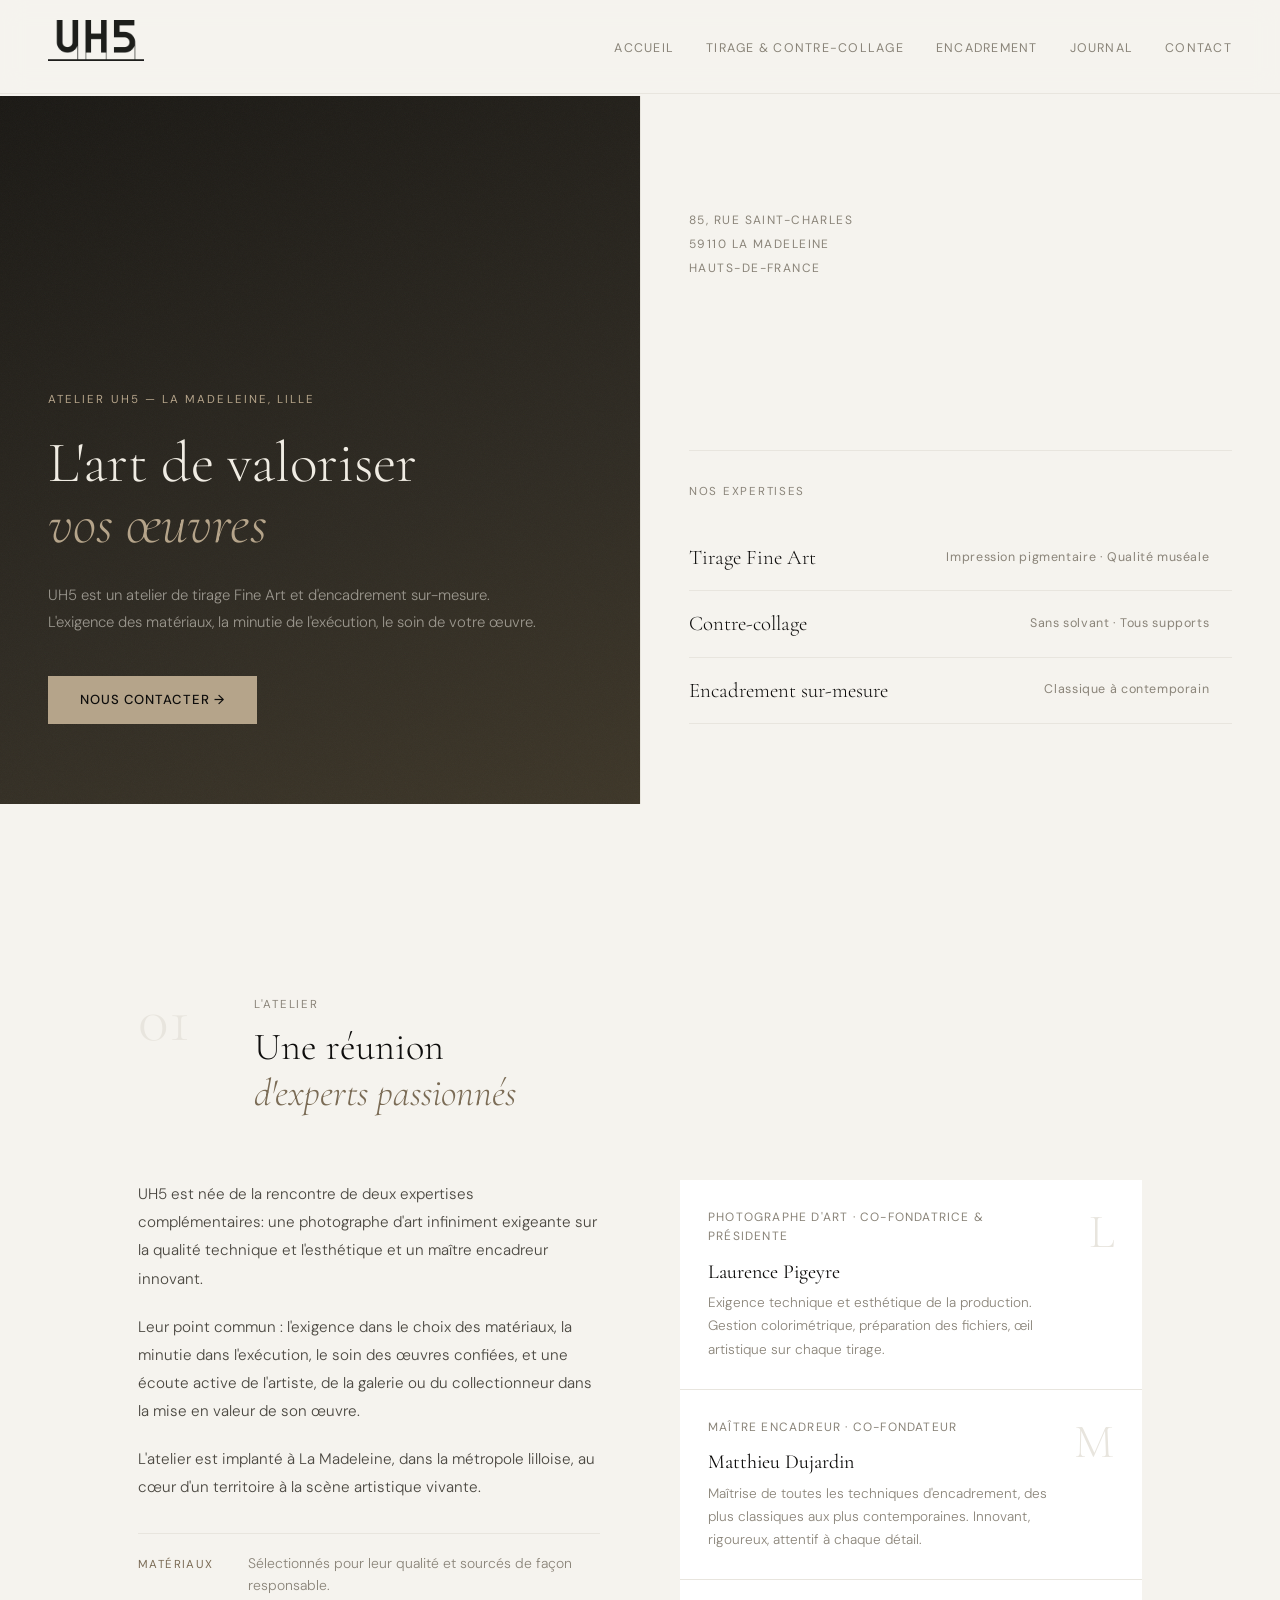
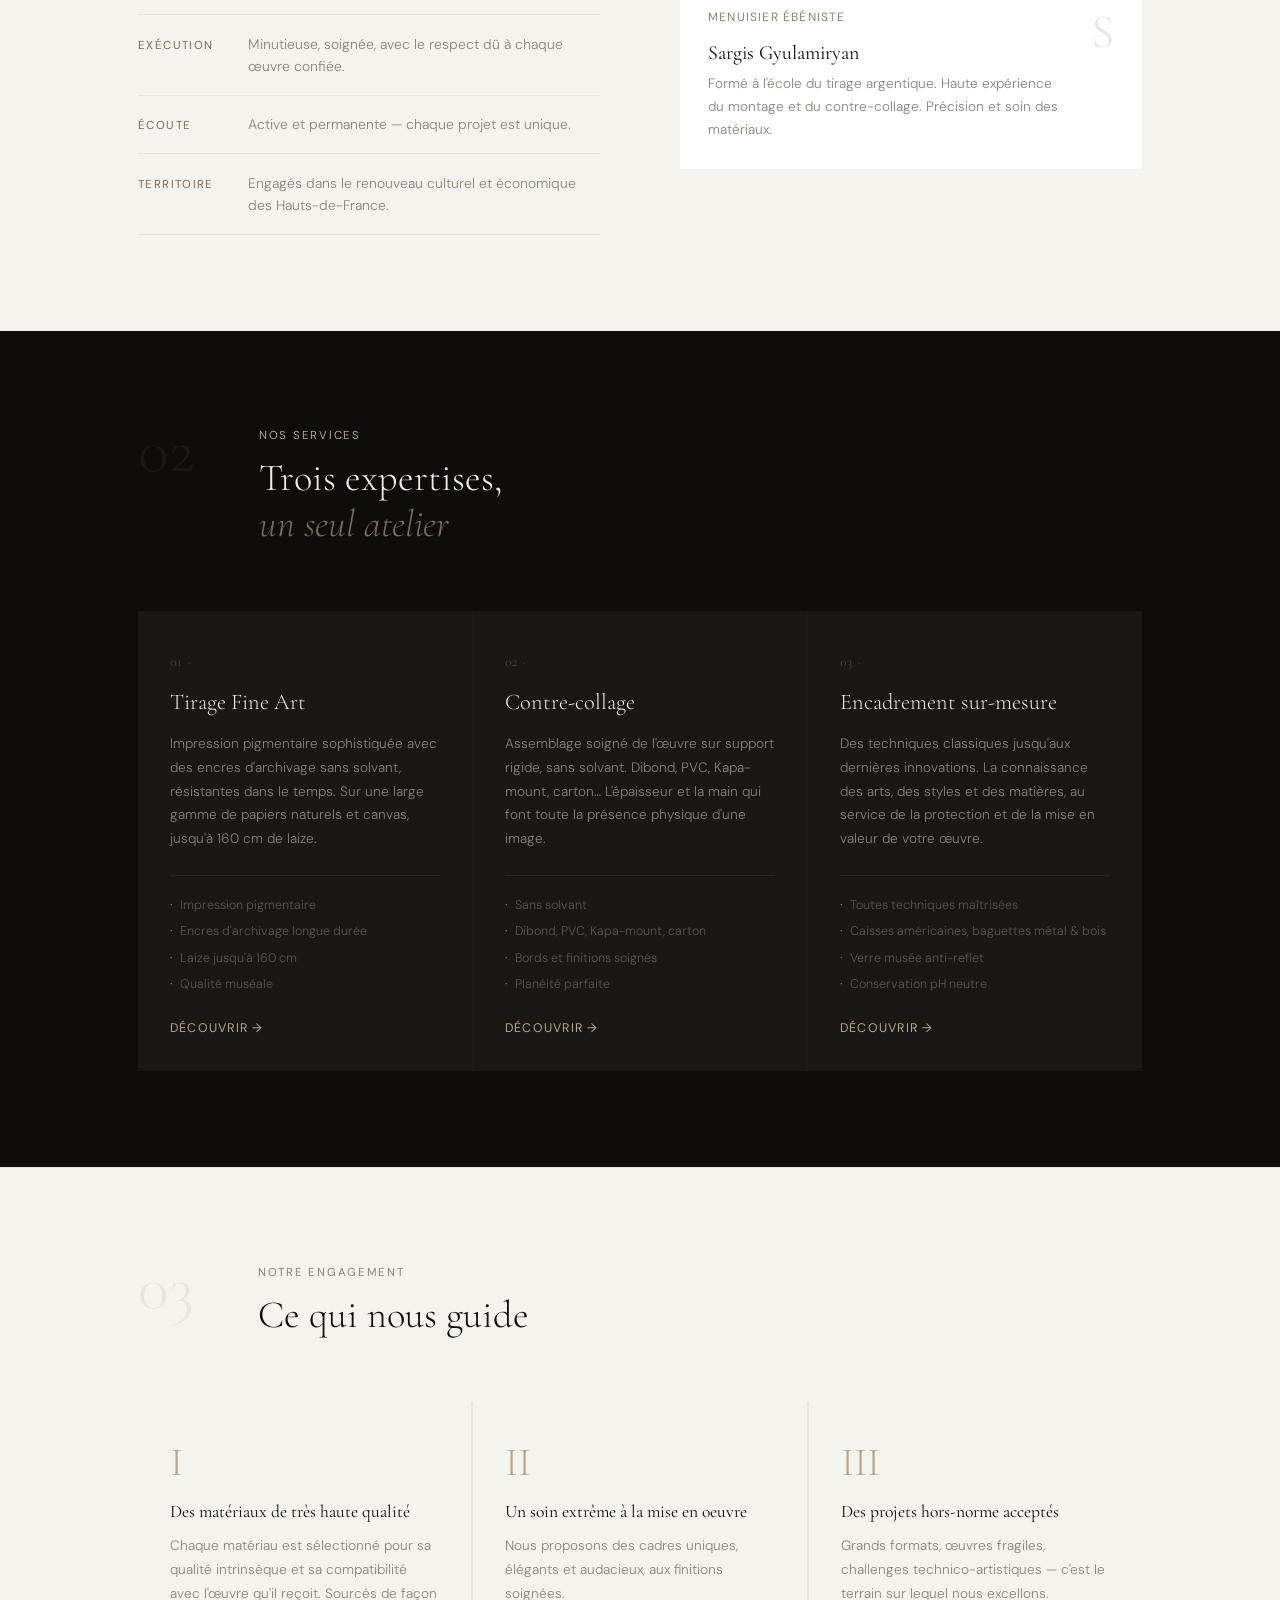
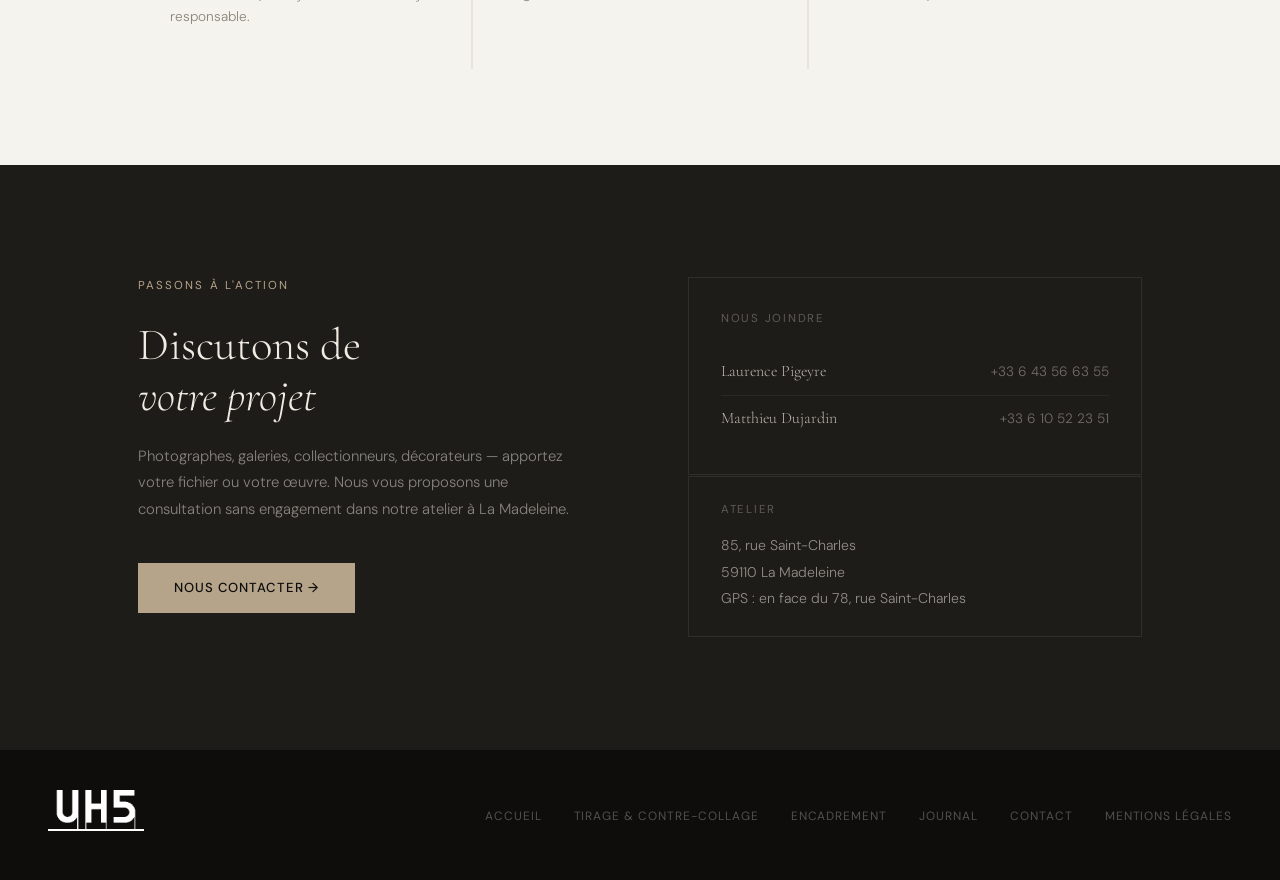
==== index.html @ 1a53869c "MEP?" ====
<!DOCTYPE html>
<html lang="fr">
<head>
  <meta charset="UTF-8">
  <meta name="viewport" content="width=device-width, initial-scale=1.0">
  <title>UH5 – Tirage Fine Art, Contre-collage & Encadrement à Lille</title>
  <meta name="description" content="UH5 est un atelier spécialisé dans le tirage Fine Art, le contre-collage et l'encadrement sur-mesure à La Madeleine, près de Lille. Qualité muséale, grands formats, experts passionnés.">
  <meta name="keywords" content="tirage fine art Lille, encadrement sur-mesure Nord, contre-collage photo Hauts-de-France, atelier photo Roubaix, impression pigmentaire Lille, encadreur Lille">
  <link rel="canonical" href="https://www.uh5.fr/">
  <link rel="preconnect" href="https://fonts.googleapis.com">
  <link rel="preconnect" href="https://fonts.gstatic.com" crossorigin>
  <link href="https://fonts.googleapis.com/css2?family=Cormorant+Garamond:ital,wght@0,300;0,400;0,500;1,300;1,400&family=DM+Sans:wght@300;400;500&display=swap" rel="stylesheet">
  
<style>
    :root {
      --black: #0e0d0c;
      --off-white: #f5f3ee;
      --warm-gray: #8a8479;
      --light-gray: #e8e5de;
      --accent: #b5a48a;
      --accent-dark: #7a6b55;
      --text: #2a2925;
      --serif: 'Cormorant Garamond', Georgia, serif;
      --sans: 'DM Sans', sans-serif;
    }

    *, *::before, *::after { box-sizing: border-box; margin: 0; padding: 0; }
    html { scroll-behavior: smooth; }
    body {
      font-family: var(--sans);
      background: var(--off-white);
      color: var(--text);
      font-size: 16px;
      line-height: 1.6;
      -webkit-font-smoothing: antialiased;
    }

    /* ─── NAV ─── */
    nav {
      position: fixed;
      top: 0; left: 0; right: 0;
      z-index: 200;
      display: flex;
      align-items: center;
      justify-content: space-between;
      padding: 1.25rem 3rem;
      background: rgba(245, 243, 238, 0.92);
      backdrop-filter: blur(12px);
      border-bottom: 1px solid var(--light-gray);
    }
    .nav-logo {
      font-family: var(--serif);
      font-size: 1.5rem;
      font-weight: 300;
      letter-spacing: .15em;
      text-transform: uppercase;
      color: var(--black);
      text-decoration: none;
      position: relative;
      z-index: 201;
    }

       .nav-logo-img {
      size: 48px;
    }

    /* Burger button & nav links */

    .nav-links {
      display: flex;
      gap: 2rem;
      list-style: none;
    }
    .nav-links a {
      font-size: .78rem;
      font-weight: 400;
      letter-spacing: .1em;
      text-transform: uppercase;
      color: var(--warm-gray);
      text-decoration: none;
      transition: color .2s;
    }
    .nav-links a:hover { color: var(--text); }

    .nav-burger {
      display: flex;
      flex-direction: column;
      justify-content: center;
      gap: 5px;
      width: 32px;
      height: 32px;
      background: none;
      border: none;
      cursor: pointer;
      padding: 0;
      position: relative;
      z-index: 201;
    }
    .nav-burger span {
      display: block;
      height: 1px;
      background: var(--black);
      transition: transform .35s cubic-bezier(.4,0,.2,1), opacity .2s, width .3s;
      transform-origin: center;
    }
    .nav-burger span:nth-child(1) { width: 24px; }
    .nav-burger span:nth-child(2) { width: 16px; }
    .nav-burger span:nth-child(3) { width: 20px; }

    /* Open state */
    .nav-burger.is-open span:nth-child(1) {
      width: 22px;
      transform: translateY(6px) rotate(45deg);
    }
    .nav-burger.is-open span:nth-child(2) {
      opacity: 0;
      transform: scaleX(0);
    }
    .nav-burger.is-open span:nth-child(3) {
      width: 22px;
      transform: translateY(-6px) rotate(-45deg);
    }

    /* Menu overlay */
    .nav-menu {
      position: fixed;
      inset: 0;
      z-index: 199;
      background: rgba(245, 243, 238, 0.98);
      backdrop-filter: blur(20px);
      display: flex;
      flex-direction: column;
      justify-content: center;
      padding: 6rem 3rem 3rem;
      opacity: 0;
      pointer-events: none;
      transition: opacity .35s cubic-bezier(.4,0,.2,1);
    }
    .nav-menu.is-open {
      opacity: 1;
      pointer-events: all;
    }
    .nav-menu ul {
      list-style: none;
      margin-bottom: auto;
    }
    .nav-menu ul li {
      overflow: hidden;
    }
    .nav-menu ul li a {
      display: block;
      font-family: var(--serif);
      font-size: clamp(2rem, 5vw, 3.5rem);
      font-weight: 300;
      color: var(--black);
      text-decoration: none;
      line-height: 1.1;
      padding: .6rem 0;
      border-bottom: 1px solid var(--light-gray);
      transform: translateY(30px);
      opacity: 0;
      transition: color .2s, transform .4s cubic-bezier(.4,0,.2,1), opacity .4s cubic-bezier(.4,0,.2,1);
    }
    .nav-menu ul li a em {
      font-style: italic;
      color: var(--accent-dark);
    }
    .nav-menu.is-open ul li a {
      transform: translateY(0);
      opacity: 1;
    }
    .nav-menu.is-open ul li:nth-child(1) a { transition-delay: .05s; }
    .nav-menu.is-open ul li:nth-child(2) a { transition-delay: .1s; }
    .nav-menu.is-open ul li:nth-child(3) a { transition-delay: .15s; }
    .nav-menu.is-open ul li:nth-child(4) a { transition-delay: .2s; }
    .nav-menu.is-open ul li:nth-child(5) a { transition-delay: .25s; }
    .nav-menu ul li a:hover { color: var(--accent-dark); }
    .nav-menu ul li a.active { color: var(--accent-dark); }

    .nav-menu-footer {
      border-top: 1px solid var(--light-gray);
      padding-top: 2rem;
      display: flex;
      justify-content: space-between;
      align-items: flex-end;
      opacity: 0;
      transform: translateY(10px);
      transition: opacity .4s .3s, transform .4s .3s;
    }
    .nav-menu.is-open .nav-menu-footer {
      opacity: 1;
      transform: translateY(0);
    }
    .nav-menu-address {
      font-size: .75rem;
      letter-spacing: .12em;
      text-transform: uppercase;
      color: var(--warm-gray);
      line-height: 2;
    }
    .nav-menu-tel {
      text-align: right;
      font-size: .78rem;
      font-weight: 300;
      color: var(--warm-gray);
      line-height: 2;
    }

    /* ─── HERO ─── */
    .hero {
      min-height: 100vh;
      display: grid;
      grid-template-columns: 1fr 1fr;
      position: relative;
      overflow: hidden;
    }
    .hero-left {
      background: linear-gradient(160deg, #1a1814 0%, #2e2a22 60%, #3d3628 100%);
      display: flex;
      flex-direction: column;
      justify-content: flex-end;
      padding: 7rem 3rem 5rem;
      position: relative;
      overflow: hidden;
    }
    .hero-grain {
      position: absolute;
      inset: 0;
      opacity: .04;
      background-image: url("data:image/svg+xml,%3Csvg viewBox='0 0 256 256' xmlns='http://www.w3.org/2000/svg'%3E%3Cfilter id='n'%3E%3CfeTurbulence type='fractalNoise' baseFrequency='0.9' numOctaves='4' stitchTiles='stitch'/%3E%3C/filter%3E%3Crect width='100%25' height='100%25' filter='url(%23n)'/%3E%3C/svg%3E");
      background-size: 180px;
    }
    .hero-left-content { position: relative; z-index: 2; }
    .hero-eyebrow {
      display: inline-block;
      font-size: .72rem;
      font-weight: 400;
      letter-spacing: .18em;
      text-transform: uppercase;
      color: var(--accent);
      margin-bottom: 1.5rem;
    }
    .hero-title {
      font-family: var(--serif);
      font-size: clamp(2.8rem, 4.5vw, 5rem);
      font-weight: 300;
      line-height: 1.05;
      color: #f0ece3;
      margin-bottom: 1.75rem;
    }
    .hero-title em { font-style: italic; color: var(--accent); }
    .hero-tagline {
      font-size: .93rem;
      font-weight: 300;
      color: rgba(240,236,227,.55);
      line-height: 1.8;
      max-width: 90%;
      margin-bottom: 2.5rem;
    }
    .hero-cta {
      display: inline-flex;
      align-items: center;
      gap: .75rem;
      padding: .85rem 2rem;
      background: var(--accent);
      color: var(--black);
      font-size: .82rem;
      font-weight: 500;
      letter-spacing: .08em;
      text-transform: uppercase;
      text-decoration: none;
      transition: background .2s, gap .2s;
    }
    .hero-cta:hover { background: #c4b49a; gap: 1rem; }

    .hero-right {
      background: var(--off-white);
      display: flex;
      flex-direction: column;
      justify-content: flex-end;
      padding: 7rem 3rem 5rem;
      border-left: 1px solid var(--light-gray);
      position: relative;
    }
    .hero-right-top {
      position: absolute;
      top: 7rem; left: 3rem; right: 3rem;
    }
    .hero-address {
      font-size: .75rem;
      letter-spacing: .12em;
      text-transform: uppercase;
      color: var(--warm-gray);
      line-height: 2;
    }
    .hero-services {
      border-top: 1px solid var(--light-gray);
      padding-top: 2rem;
    }
    .hero-services-label {
      font-size: .72rem;
      letter-spacing: .15em;
      text-transform: uppercase;
      color: var(--warm-gray);
      margin-bottom: 1.5rem;
    }
    .hero-service-item {
      display: flex;
      align-items: center;
      justify-content: space-between;
      padding: 1rem 0;
      border-bottom: 1px solid var(--light-gray);
      text-decoration: none;
      transition: padding-left .2s;
    }
    .hero-service-item:hover { padding-left: .5rem; }
    .hero-service-item h3 {
      font-family: var(--serif);
      font-size: 1.3rem;
      font-weight: 300;
      color: var(--black);
    }
    .hero-service-item span {
      font-size: .78rem;
      color: var(--warm-gray);
      letter-spacing: .05em;
    }
    .hero-service-arrow {
      font-size: .9rem;
      color: var(--accent-dark);
      opacity: 0;
      transition: opacity .2s;
    }
    .hero-service-item:hover .hero-service-arrow { opacity: 1; }

    /* ─── LAYOUT ─── */
    .container {
      max-width: 1100px;
      margin: 0 auto;
      padding: 0 3rem;
    }
    section { padding: 6rem 0; }

    .section-header {
      display: flex;
      align-items: flex-start;
      gap: 4rem;
      margin-bottom: 4rem;
    }
    .section-num {
      font-family: var(--serif);
      font-size: 4rem;
      font-weight: 300;
      color: var(--light-gray);
      line-height: 1;
      flex-shrink: 0;
      margin-top: -.5rem;
    }
    .section-label {
      font-size: .72rem;
      font-weight: 400;
      letter-spacing: .15em;
      text-transform: uppercase;
      color: var(--warm-gray);
      margin-bottom: .6rem;
    }
    .section-title {
      font-family: var(--serif);
      font-size: clamp(1.8rem, 3vw, 2.6rem);
      font-weight: 300;
      line-height: 1.2;
      color: var(--black);
    }
    .section-title em { font-style: italic; color: var(--accent-dark); }

    /* ─── QUI SOMMES-NOUS ─── */
    .about-section { background: var(--off-white); }
    .about-grid {
      display: grid;
      grid-template-columns: 1fr 1fr;
      gap: 5rem;
      align-items: start;
    }
    .about-body p {
      font-size: .95rem;
      font-weight: 300;
      line-height: 1.85;
      color: #4a4740;
      margin-bottom: 1.25rem;
    }
    .about-values {
      margin-top: 2rem;
      border-top: 1px solid var(--light-gray);
    }
    .about-value {
      display: flex;
      gap: 1.25rem;
      padding: 1.1rem 0;
      border-bottom: 1px solid var(--light-gray);
      align-items: baseline;
    }
    .about-value-label {
      font-size: .72rem;
      letter-spacing: .12em;
      text-transform: uppercase;
      color: var(--accent-dark);
      flex-shrink: 0;
      width: 90px;
    }
    .about-value p {
      font-size: .87rem;
      font-weight: 300;
      color: var(--warm-gray);
      line-height: 1.6;
      margin-bottom: 0;
    }
    .team-grid {
      display: flex;
      flex-direction: column;
      gap: 1px;
      background: var(--light-gray);
    }
    .team-member {
      background: #fff;
      padding: 1.75rem;
      display: flex;
      justify-content: space-between;
      align-items: flex-start;
      gap: 1.5rem;
    }
    .team-member-info { flex: 1; }
    .team-member-name {
      font-family: var(--serif);
      font-size: 1.25rem;
      font-weight: 400;
      color: var(--black);
      margin-bottom: .2rem;
    }
    .team-member-role {
      font-size: .75rem;
      letter-spacing: .1em;
      text-transform: uppercase;
      color: var(--warm-gray);
      margin-bottom: .6rem;
    }
    .team-member-desc {
      font-size: .85rem;
      font-weight: 300;
      color: var(--warm-gray);
      line-height: 1.7;
    }
    .team-member-initial {
      font-family: var(--serif);
      font-size: 3rem;
      font-weight: 300;
      color: var(--light-gray);
      line-height: 1;
      flex-shrink: 0;
    }

    /* ─── SERVICES ─── */
    .services-section { background: var(--black); }
    .services-section .section-num { color: rgba(255,255,255,.05); }
    .services-section .section-label { color: var(--accent); }
    .services-section .section-title { color: #f0ece3; }
    .services-grid {
      display: grid;
      grid-template-columns: repeat(3, 1fr);
      gap: 1px;
      background: rgba(255,255,255,.06);
    }
    .service-card {
      background: #1a1814;
      padding: 2.5rem 2rem 2rem;
      display: flex;
      flex-direction: column;
      gap: 1rem;
      transition: background .25s;
      position: relative;
      overflow: hidden;
    }
    .service-card::before {
      content: '';
      position: absolute;
      top: 0; left: 0; right: 0;
      height: 1px;
      background: var(--accent);
      transform: scaleX(0);
      transform-origin: left;
      transition: transform .3s;
    }
    .service-card:hover { background: #221e18; }
    .service-card:hover::before { transform: scaleX(1); }
    .service-card-num {
      font-family: var(--serif);
      font-size: .85rem;
      font-weight: 300;
      color: rgba(181,164,138,.4);
      letter-spacing: .1em;
    }
    .service-card h3 {
      font-family: var(--serif);
      font-size: 1.4rem;
      font-weight: 300;
      color: #f0ece3;
      line-height: 1.2;
    }
    .service-card p {
      font-size: .85rem;
      font-weight: 300;
      color: rgba(240,236,227,.5);
      line-height: 1.75;
      flex: 1;
    }
    .service-card-link {
      display: inline-flex;
      align-items: center;
      gap: .5rem;
      font-size: .78rem;
      letter-spacing: .1em;
      text-transform: uppercase;
      color: var(--accent);
      text-decoration: none;
      transition: gap .2s;
      margin-top: .5rem;
    }
    .service-card-link:hover { gap: .8rem; }
    .service-specs {
      margin-top: .5rem;
      padding-top: 1.25rem;
      border-top: 1px solid rgba(255,255,255,.07);
      display: flex;
      flex-direction: column;
      gap: .4rem;
    }
    .service-spec {
      font-size: .78rem;
      font-weight: 300;
      color: rgba(240,236,227,.3);
      display: flex;
      align-items: center;
      gap: .5rem;
    }
    .service-spec::before {
      content: '·';
      color: var(--accent);
    }

    /* ─── ENGAGEMENT ─── */
    .engagement-section { background: var(--off-white); border-top: 1px solid var(--light-gray); }
    .engagement-grid {
      display: grid;
      grid-template-columns: repeat(3, 1fr);
      gap: 2px;
      background: var(--light-gray);
    }
    .engagement-item {
      background: var(--off-white);
      padding: 2.5rem 2rem;
      transition: background .2s;
    }
    .engagement-item:hover { background: #eceae3; }
    .engagement-num {
      font-family: var(--serif);
      font-size: 2.5rem;
      font-weight: 300;
      color: var(--accent);
      line-height: 1;
      margin-bottom: 1rem;
    }
    .engagement-item h3 {
      font-family: var(--serif);
      font-size: 1.1rem;
      font-weight: 400;
      color: var(--black);
      margin-bottom: .5rem;
    }
    .engagement-item p {
      font-size: .85rem;
      font-weight: 300;
      color: var(--warm-gray);
      line-height: 1.75;
    }

    /* ─── ATELIER STRIP ─── */
    .atelier-strip {
      background: var(--black);
      padding: 5rem 0;
      overflow: hidden;
    }
    .atelier-strip-inner {
      display: flex;
      align-items: center;
      gap: 4rem;
      max-width: 1100px;
      margin: 0 auto;
      padding: 0 3rem;
    }
    .atelier-strip-text { flex: 1; }
    .atelier-strip-label {
      font-size: .72rem;
      letter-spacing: .18em;
      text-transform: uppercase;
      color: var(--accent);
      margin-bottom: 1rem;
    }
    .atelier-strip-title {
      font-family: var(--serif);
      font-size: clamp(1.8rem, 3vw, 2.6rem);
      font-weight: 300;
      color: #f0ece3;
      line-height: 1.2;
      margin-bottom: 1.25rem;
    }
    .atelier-strip-title em { font-style: italic; }
    .atelier-strip-desc {
      font-size: .9rem;
      font-weight: 300;
      color: rgba(240,236,227,.5);
      line-height: 1.8;
    }
    .atelier-strip-visual {
      flex-shrink: 0;
      width: 340px;
      height: 220px;
      border: 1px solid rgba(255,255,255,.08);
      position: relative;
      display: flex;
      align-items: center;
      justify-content: center;
    }
    .atelier-strip-visual::before {
      content: '';
      position: absolute;
      inset: 12px;
      border: 1px solid rgba(181,164,138,.15);
    }
    .atelier-placeholder {
      font-family: var(--serif);
      font-size: .85rem;
      font-style: italic;
      color: rgba(240,236,227,.15);
      letter-spacing: .1em;
    }

    /* ─── CTA FINAL ─── */
    .cta-section {
      background: #1e1c18;
      padding: 7rem 0;
    }
    .cta-grid {
      display: grid;
      grid-template-columns: 1fr 1fr;
      gap: 6rem;
      align-items: start;
    }
    .cta-left { }
    .cta-eyebrow {
      font-size: .72rem;
      letter-spacing: .18em;
      text-transform: uppercase;
      color: var(--accent);
      margin-bottom: 1.5rem;
    }
    .cta-title {
      font-family: var(--serif);
      font-size: clamp(2rem, 3.5vw, 3rem);
      font-weight: 300;
      color: #f0ece3;
      line-height: 1.15;
      margin-bottom: 1.25rem;
    }
    .cta-title em { font-style: italic; }
    .cta-text {
      font-size: .93rem;
      font-weight: 300;
      color: rgba(240,236,227,.5);
      line-height: 1.8;
      margin-bottom: 2.5rem;
    }
    .cta-buttons {
      display: flex;
      gap: 1rem;
      flex-wrap: wrap;
    }
    .btn-primary {
      display: inline-flex;
      align-items: center;
      gap: .6rem;
      padding: .9rem 2.25rem;
      background: var(--accent);
      color: var(--black);
      font-size: .82rem;
      font-weight: 500;
      letter-spacing: .08em;
      text-transform: uppercase;
      text-decoration: none;
      transition: background .2s;
    }
    .btn-primary:hover { background: #c4b49a; }
    .btn-secondary {
      display: inline-flex;
      align-items: center;
      gap: .6rem;
      padding: .9rem 2.25rem;
      border: 1px solid rgba(255,255,255,.15);
      color: rgba(240,236,227,.65);
      font-size: .82rem;
      font-weight: 400;
      letter-spacing: .08em;
      text-transform: uppercase;
      text-decoration: none;
      transition: border-color .2s, color .2s;
    }
    .btn-secondary:hover { border-color: rgba(255,255,255,.4); color: #f0ece3; }

    .cta-right { }
    .contact-block {
      padding: 2rem;
      border: 1px solid rgba(255,255,255,.08);
      margin-bottom: 1px;
    }
    .contact-block-title {
      font-size: .72rem;
      letter-spacing: .15em;
      text-transform: uppercase;
      color: rgba(240,236,227,.3);
      margin-bottom: 1.25rem;
    }
    .contact-person {
      display: flex;
      justify-content: space-between;
      align-items: baseline;
      padding: .65rem 0;
      border-bottom: 1px solid rgba(255,255,255,.06);
    }
    .contact-person:last-child { border-bottom: none; }
    .contact-name {
      font-family: var(--serif);
      font-size: 1rem;
      font-weight: 300;
      color: rgba(240,236,227,.75);
    }
    .contact-tel {
      font-size: .85rem;
      font-weight: 300;
      color: rgba(240,236,227,.4);
    }
    .address-block {
      padding: 1.5rem 2rem;
      border: 1px solid rgba(255,255,255,.08);
    }
    .address-title {
      font-size: .72rem;
      letter-spacing: .15em;
      text-transform: uppercase;
      color: rgba(240,236,227,.3);
      margin-bottom: .75rem;
    }
    .address-text {
      font-size: .88rem;
      font-weight: 300;
      color: rgba(240,236,227,.55);
      line-height: 1.9;
    }

    /* ─── FOOTER ─── */
    footer {
      background: var(--black);
      padding: 2.5rem 3rem;
      display: flex;
      align-items: center;
      justify-content: space-between;
      border-top: 1px solid rgba(255,255,255,.06);
    }
    .footer-logo {
      font-family: var(--serif);
      font-size: 1.1rem;
      font-weight: 300;
      letter-spacing: .18em;
      text-transform: uppercase;
      color: rgba(240,236,227,.4);
    }
    .footer-links {
      display: flex;
      gap: 2rem;
      list-style: none;
    }
    .footer-links a {
      font-size: .75rem;
      letter-spacing: .08em;
      text-transform: uppercase;
      color: rgba(240,236,227,.3);
      text-decoration: none;
      transition: color .2s;
    }
    .footer-links a:hover { color: rgba(240,236,227,.7); }

    /* ─── ANIMATIONS ─── */
    @keyframes fadeUp {
      from { opacity: 0; transform: translateY(20px); }
      to { opacity: 1; transform: translateY(0); }
    }
    .hero-eyebrow { animation: fadeUp .7s ease both; }
    .hero-title { animation: fadeUp .7s .15s ease both; }
    .hero-tagline { animation: fadeUp .7s .3s ease both; }
    .hero-cta { animation: fadeUp .7s .45s ease both; }

    /* ─── RESPONSIVE ─── */
    @media (max-width: 960px) {
      nav { padding: 1rem 1.5rem; }
      .nav-menu { padding: 5rem 1.5rem 2rem; }
      .hero { grid-template-columns: 1fr; min-height: auto; }
      .hero-left { min-height: 90vh; padding: 7rem 1.5rem 4rem; }
      .hero-right { padding: 3rem 1.5rem; }
      .hero-right-top { position: static; margin-bottom: 2rem; }
      .container { padding: 0 1.5rem; }
      section { padding: 4rem 0; }
      .about-grid { grid-template-columns: 1fr; gap: 3rem; }
      .services-grid { grid-template-columns: 1fr; }
      .engagement-grid { grid-template-columns: 1fr 1fr; }
      .section-header { gap: 1.5rem; }
      .section-num { font-size: 2.5rem; }
      .atelier-strip-inner { flex-direction: column; }
      .atelier-strip-visual { width: 100%; }
      .cta-grid { grid-template-columns: 1fr; gap: 3rem; }
      footer { flex-direction: column; gap: 1.5rem; text-align: center; }
      .footer-links { justify-content: center; }
    }
    @media (max-width: 600px) {
      .engagement-grid { grid-template-columns: 1fr; }
      .cta-buttons { flex-direction: column; }
    }

    @media (width > 960px) {
    .nav-links {
    display : flex ;
      }
    .nav-burger {
    display : none ;
      }
    }

     @media (width < 960px) {
   
    .nav-links {
    display : none ;
      }
    .nav-burger {
    display : flex ;
      }
    }

  </style>

</head>

<body>

  <!-- Navigation -->
  <nav>
    <a href="/" class="nav-logo"><img class="nav-logo-img" src="logo-uh5.png" alt="Logo UH5"></a>
    

    <ul class="nav-links">
      <li><a href="index.html">Accueil</a></li>
      <li><a href="tirage-contrecollage.html">Tirage & Contre-collage</a></li>
      <li><a href="encadrement.html">Encadrement</a></li>
      <li><a href="xx">Journal</a></li>
      <li><a href="#contact">Contact</a></li>
    </ul>

    <button class="nav-burger" id="burger" aria-label="Menu" aria-expanded="false">
      <span></span>
      <span></span>
      <span></span>
    </button>
  </nav>

  <!-- Menu overlay -->
  <div class="nav-menu" id="nav-menu" role="dialog" aria-label="Navigation principale">
    <ul>
      <li><a href="index.html">Accueil</a></li>
      <li><a href="tirage-contrecollage.html">Tirage & Contre-collage</a></li>
      <li><a href="encadrement.html">Encadrement</a></li>
      <li><a href="xx">Journal</a></li>
      <li><a href="#contact">Contact</a></li>
    </ul>
    <div class="nav-menu-footer">
      <div class="nav-menu-address">
        85, rue Saint-Charles<br>
        59110 La Madeleine
      </div>
      <div class="nav-menu-tel">
        +33 6 43 56 63 55<br>
        +33 6 10 52 23 51
      </div>
    </div>
  </div>

  <!-- Hero split -->
  <section class="hero">
    <div class="hero-left">
      <div class="hero-grain"></div>
      <div class="hero-left-content">
        <span class="hero-eyebrow">Atelier UH5 — La Madeleine, Lille</span>
        <h1 class="hero-title">L'art de valoriser<br><em>vos œuvres</em></h1>
        <p class="hero-tagline">UH5 est un atelier de tirage Fine Art et d'encadrement sur-mesure. L'exigence des matériaux, la minutie de l'exécution, le soin de votre œuvre.</p>
        <a href="#contact" class="hero-cta">Nous contacter →</a>
      </div>
    </div>
    <div class="hero-right">
      <div class="hero-right-top">
      
        <div class="hero-address">
          85, rue Saint-Charles<br>
          59110 La Madeleine<br>
          Hauts-de-France
        </div>
      </div>
      <div class="hero-services">
        <div class="hero-services-label">Nos expertises</div>
        <a href="tirage-contrecollage.html" class="hero-service-item">
          <div>
            <h3>Tirage Fine Art</h3>
          </div>
          <div style="display:flex; align-items:center; gap:.75rem;">
            <span>Impression pigmentaire · Qualité muséale</span>
            <span class="hero-service-arrow">→</span>
          </div>
        </a>
        <a href="tirage-contrecollage.html" class="hero-service-item">
          <div>
            <h3>Contre-collage</h3>
          </div>
          <div style="display:flex; align-items:center; gap:.75rem;">
            <span>Sans solvant · Tous supports</span>
            <span class="hero-service-arrow">→</span>
          </div>
        </a>
        <a href="encadrement.html" class="hero-service-item">
          <div>
            <h3>Encadrement sur-mesure</h3>
          </div>
          <div style="display:flex; align-items:center; gap:.75rem;">
            <span>Classique à contemporain</span>
            <span class="hero-service-arrow">→</span>
          </div>
        </a>
      </div>
    </div>
  </section>

  <!-- Qui sommes-nous -->
  <section class="about-section" id="qui">
    <div class="container">
      <div class="section-header">
        <div class="section-num">01</div>
        <div>
          <div class="section-label">L'atelier</div>
          <h2 class="section-title">Une réunion<br><em>d'experts passionnés</em></h2>
        </div>
      </div>
      <div class="about-grid">
        <div class="about-body">
          <p>UH5 est née de la rencontre de deux expertises complémentaires: une photographe d'art infiniment exigeante sur la qualité technique et l'esthétique et un maître encadreur innovant.</p>
          <p>Leur point commun : l'exigence dans le choix des matériaux, la minutie dans l'exécution, le soin des œuvres confiées, et une écoute active de l'artiste, de la galerie ou du collectionneur dans la mise en valeur de son œuvre.</p>
          <p>L'atelier est implanté à La Madeleine, dans la métropole lilloise, au cœur d'un territoire à la scène artistique vivante.</p>

          <div class="about-values">
            <div class="about-value">
              <span class="about-value-label">Matériaux</span>
              <p>Sélectionnés pour leur qualité et sourcés de façon responsable.</p>
            </div>
            <div class="about-value">
              <span class="about-value-label">Exécution</span>
              <p>Minutieuse, soignée, avec le respect dû à chaque œuvre confiée.</p>
            </div>
            <div class="about-value">
              <span class="about-value-label">Écoute</span>
              <p>Active et permanente — chaque projet est unique.</p>
            </div>
            <div class="about-value">
              <span class="about-value-label">Territoire</span>
              <p>Engagés dans le renouveau culturel et économique des Hauts-de-France.</p>
            </div>
          </div>
        </div>

        <div class="team-grid">
          <div class="team-member">
            <div class="team-member-info">
              <div class="team-member-role">Photographe d'art · Co-fondatrice & Présidente</div>
              <div class="team-member-name">Laurence Pigeyre</div>
              <p class="team-member-desc">Exigence technique et esthétique de la production. Gestion colorimétrique, préparation des fichiers, œil artistique sur chaque tirage.</p>
            </div>
            <div class="team-member-initial">L</div>
          </div>
          <div class="team-member">
            <div class="team-member-info">
              <div class="team-member-role">Maître encadreur · Co-fondateur</div>
              <div class="team-member-name">Matthieu Dujardin</div>
              <p class="team-member-desc">Maîtrise de toutes les techniques d'encadrement, des plus classiques aux plus contemporaines. Innovant, rigoureux, attentif à chaque détail.</p>
            </div>
            <div class="team-member-initial">M</div>
          </div>
          <div class="team-member">
            <div class="team-member-info">
              <div class="team-member-role">Menuisier ébéniste</div>
              <div class="team-member-name">Sargis Gyulamiryan</div>
              <p class="team-member-desc">Formé à l'école du tirage argentique. Haute expérience du montage et du contre-collage. Précision et soin des matériaux.</p>
            </div>
            <div class="team-member-initial">S</div>
          </div>
        </div>
      </div>
    </div>
  </section>

  <!-- Services -->
  <section class="services-section" id="services">
    <div class="container">
      <div class="section-header">
        <div class="section-num">02</div>
        <div>
          <div class="section-label">Nos services</div>
          <h2 class="section-title">Trois expertises,<br><em>un seul atelier</em></h2>
        </div>
      </div>
      <div class="services-grid">
        <div class="service-card">
          <div class="service-card-num">01 ·</div>
          <h3>Tirage Fine Art</h3>
          <p>Impression pigmentaire sophistiquée avec des encres d'archivage sans solvant, résistantes dans le temps. Sur une large gamme de papiers naturels et canvas, jusqu'à 160 cm de laize.</p>
          <div class="service-specs">
            <span class="service-spec">Impression pigmentaire</span>
            <span class="service-spec">Encres d'archivage longue durée</span>
            <span class="service-spec">Laize jusqu'à 160 cm</span>
            <span class="service-spec">Qualité muséale</span>
          </div>
          <a href="tirage-contrecollage.html" class="service-card-link">Découvrir →</a>
        </div>
        <div class="service-card">
          <div class="service-card-num">02 ·</div>
          <h3>Contre-collage</h3>
          <p>Assemblage soigné de l'œuvre sur support rigide, sans solvant. Dibond, PVC, Kapa-mount, carton… L'épaisseur et la main qui font toute la présence physique d'une image.</p>
          <div class="service-specs">
            <span class="service-spec">Sans solvant</span>
            <span class="service-spec">Dibond, PVC, Kapa-mount, carton</span>
            <span class="service-spec">Bords et finitions soignés</span>
            <span class="service-spec">Planéité parfaite</span>
          </div>
          <a href="tirage-contrecollage.html" class="service-card-link">Découvrir →</a>
        </div>
        <div class="service-card">
          <div class="service-card-num">03 ·</div>
          <h3>Encadrement sur-mesure</h3>
          <p>Des techniques classiques jusqu'aux dernières innovations. La connaissance des arts, des styles et des matières, au service de la protection et de la mise en valeur de votre œuvre.</p>
          <div class="service-specs">
            <span class="service-spec">Toutes techniques maîtrisées</span>
            <span class="service-spec">Caisses américaines, baguettes métal & bois</span>
            <span class="service-spec">Verre musée anti-reflet</span>
            <span class="service-spec">Conservation pH neutre</span>
          </div>
          <a href="encadrement.html" class="service-card-link">Découvrir →</a>
        </div>
      </div>
    </div>
  </section>

  <!-- Engagements -->
  <section class="engagement-section">
    <div class="container">
      <div class="section-header">
        <div class="section-num">03</div>
        <div>
          <div class="section-label">Notre engagement</div>
          <h2 class="section-title">Ce qui nous guide</h2>
        </div>
      </div>
      <div class="engagement-grid">
        <div class="engagement-item">
          <div class="engagement-num">I</div>
          <h3>Des matériaux de très haute qualité</h3>
          <p>Chaque matériau est sélectionné pour sa qualité intrinsèque et sa compatibilité avec l'œuvre qu'il reçoit. Sourcés de façon responsable.</p>
        </div>
        <div class="engagement-item">
          <div class="engagement-num">II</div>
          <h3>Un soin extrême à la mise en oeuvre</h3>
          <p>Nous proposons des cadres uniques, élégants et audacieux, aux finitions soignées.</p>
        </div>
        <div class="engagement-item">
          <div class="engagement-num">III</div>
          <h3>Des projets hors-norme acceptés</h3>
          <p>Grands formats, œuvres fragiles, challenges technico-artistiques — c'est le terrain sur lequel nous excellons.</p>
        </div>
      </div>
    </div>
  </section>



  <!-- CTA / Contact -->
  <section class="cta-section" id="contact">
    <div class="container">
      <div class="cta-grid">
        <div class="cta-left">
          <div class="cta-eyebrow">Passons à l'action</div>
          <h2 class="cta-title">Discutons de<br><em>votre projet</em></h2>
          <p class="cta-text">Photographes, galeries, collectionneurs, décorateurs — apportez votre fichier ou votre œuvre. Nous vous proposons une consultation sans engagement dans notre atelier à La Madeleine.</p>
          <div class="cta-buttons">
            <a href="/cdn-cgi/l/email-protection#90f3fffee4f1f3e4d0e5f8a5bef6e2" class="btn-primary">Nous contacter →</a>
            </div>
        </div>
        <div class="cta-right">
          <div class="contact-block">
            <div class="contact-block-title">Nous joindre</div>
            <div class="contact-person">
              <span class="contact-name">Laurence Pigeyre</span>
              <span class="contact-tel">+33 6 43 56 63 55</span>
            </div>
            <div class="contact-person">
              <span class="contact-name">Matthieu Dujardin</span>
              <span class="contact-tel">+33 6 10 52 23 51</span>
            </div>
          </div>
          <div class="address-block">
            <div class="address-title">Atelier</div>
            <div class="address-text">
              85, rue Saint-Charles<br>
              59110 La Madeleine<br>
              GPS : en face du 78, rue Saint-Charles
            </div>
          </div>
        </div>
      </div>
    </div>
  </section>

  <!-- Footer -->
<footer>
    <span class="footer-logo"><img class="nav-logo-img" src="logo-uh5-w.png" alt="Logo UH5"></span>
    
    
    <ul class="footer-links">
      <li><a href="home.html">Accueil</a></li>
      <li><a href="tirage-contrecollage.html">Tirage & Contre-collage</a></li>
      <li><a href="encadrement.html">Encadrement</a></li>
      <li><a href="xx">Journal</a></li>
      <li><a href="#contact">Contact</a></li>
      <li><a href="mentions_legales.html">Mentions légales</a></li>
      </ul>
  </footer>

  <script>
    const burger = document.getElementById('burger');
    const menu = document.getElementById('nav-menu');

    burger.addEventListener('click', () => {
      const isOpen = menu.classList.toggle('is-open');
      burger.classList.toggle('is-open', isOpen);
      burger.setAttribute('aria-expanded', isOpen);
      document.body.style.overflow = isOpen ? 'hidden' : '';
    });

    // Fermer le menu au clic sur un lien
    menu.querySelectorAll('a').forEach(link => {
      link.addEventListener('click', () => {
        menu.classList.remove('is-open');
        burger.classList.remove('is-open');
        burger.setAttribute('aria-expanded', 'false');
        document.body.style.overflow = '';
      });
    });

    // Fermer avec Échap
    document.addEventListener('keydown', e => {
      if (e.key === 'Escape' && menu.classList.contains('is-open')) {
        menu.classList.remove('is-open');
        burger.classList.remove('is-open');
        burger.setAttribute('aria-expanded', 'false');
        document.body.style.overflow = '';
        burger.focus();
      }
    });
  </script>

</body>
</html>
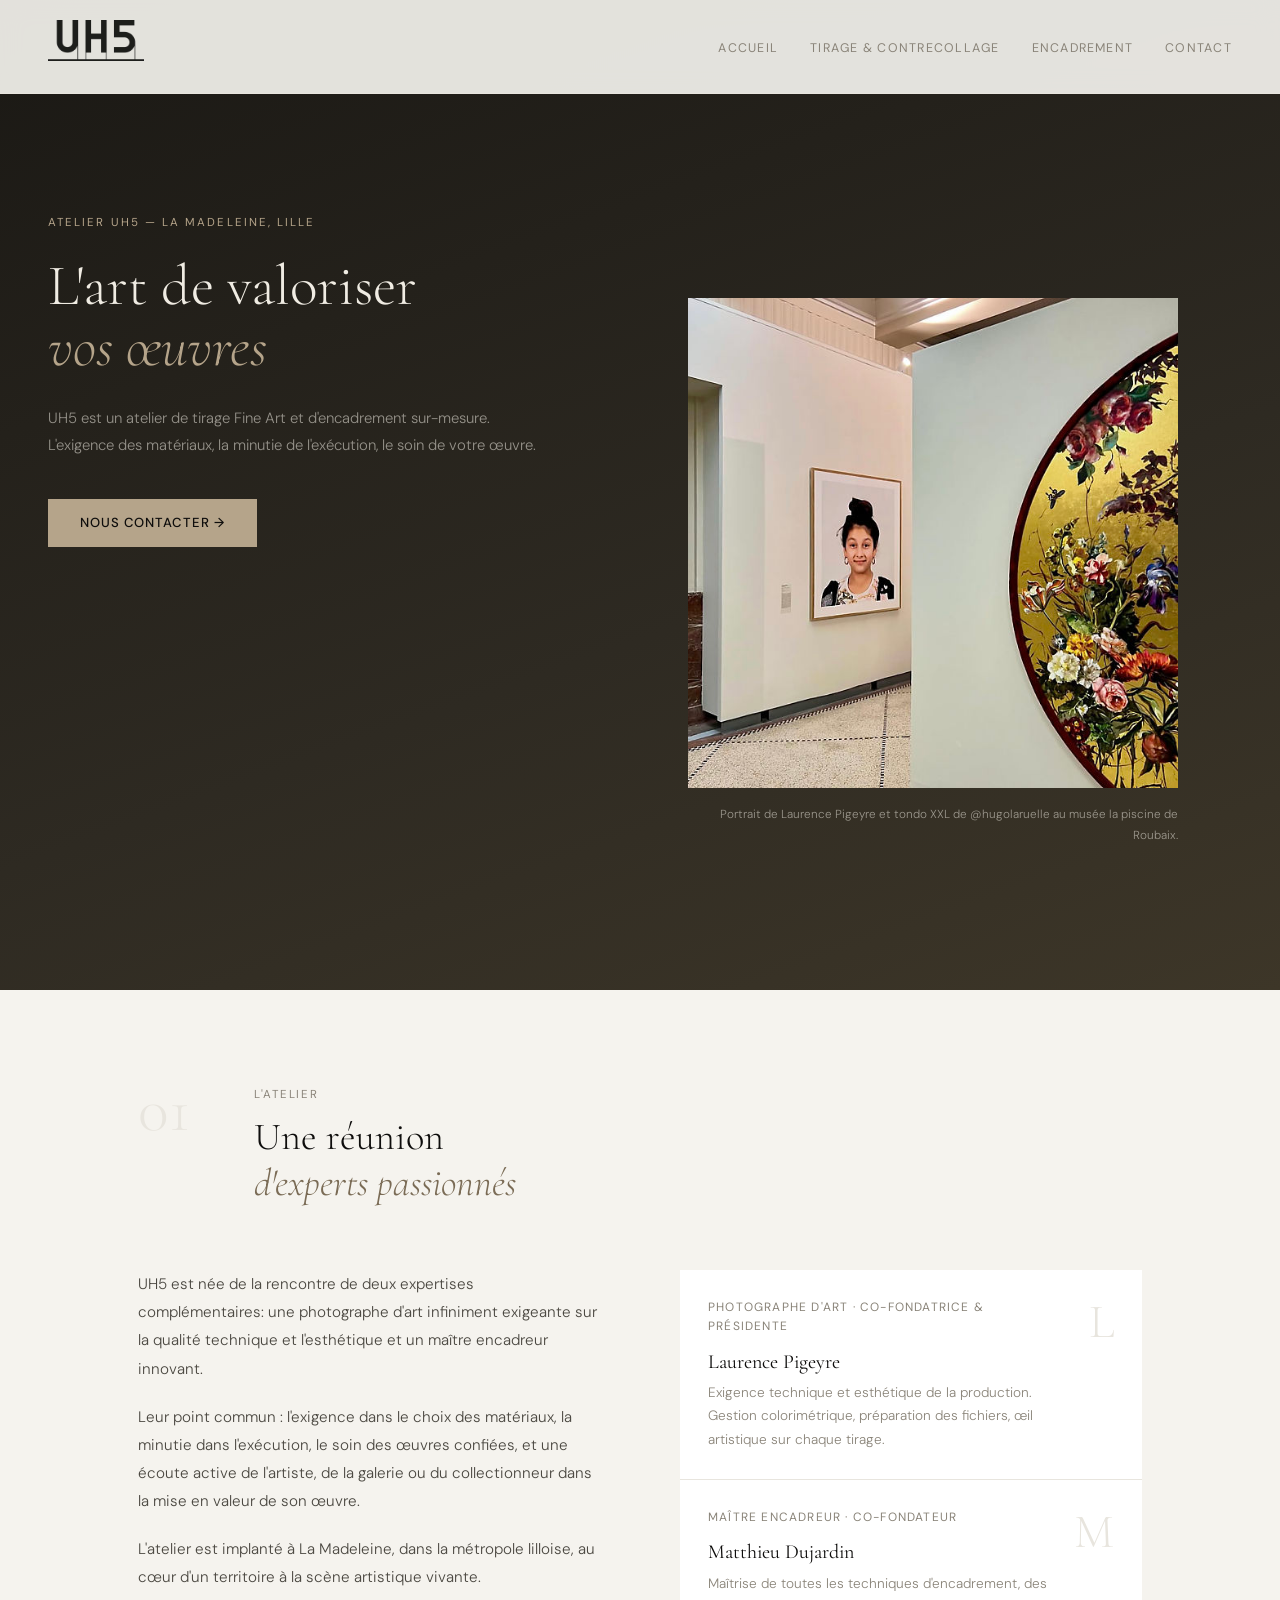
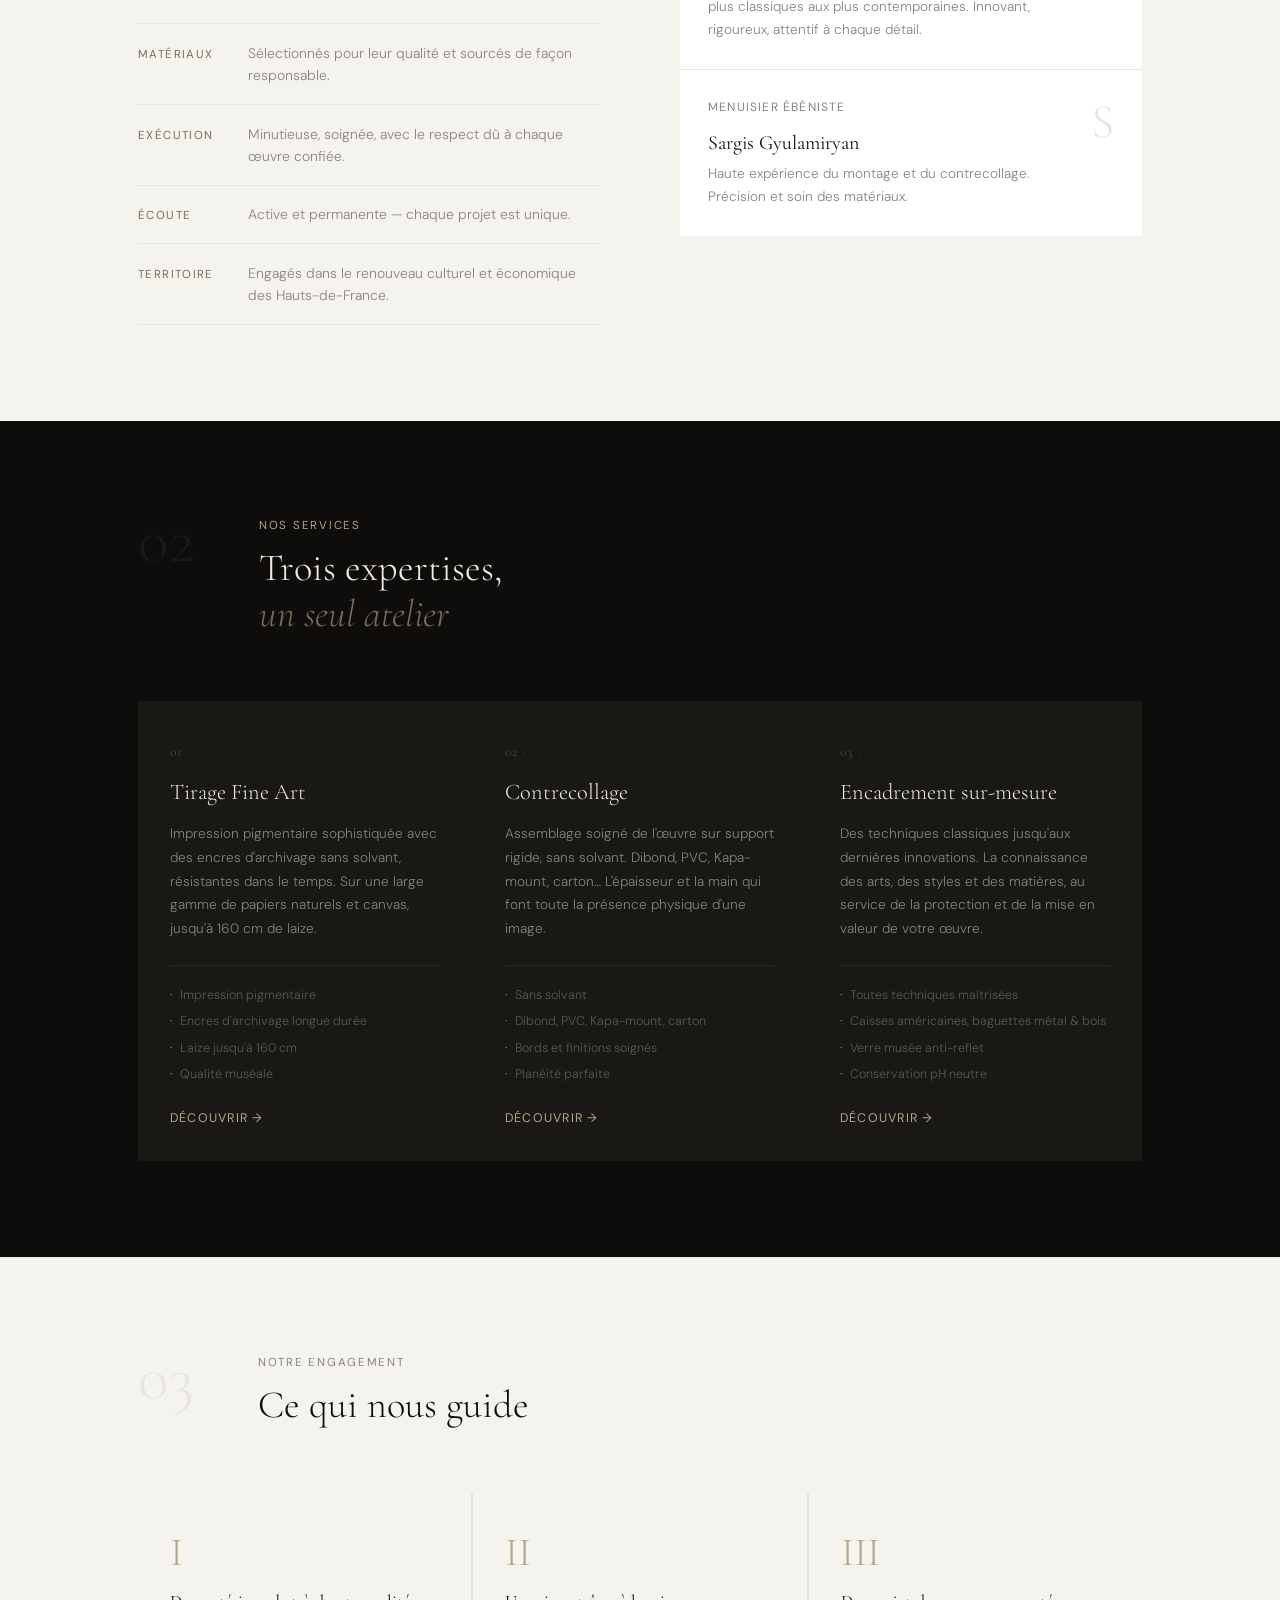
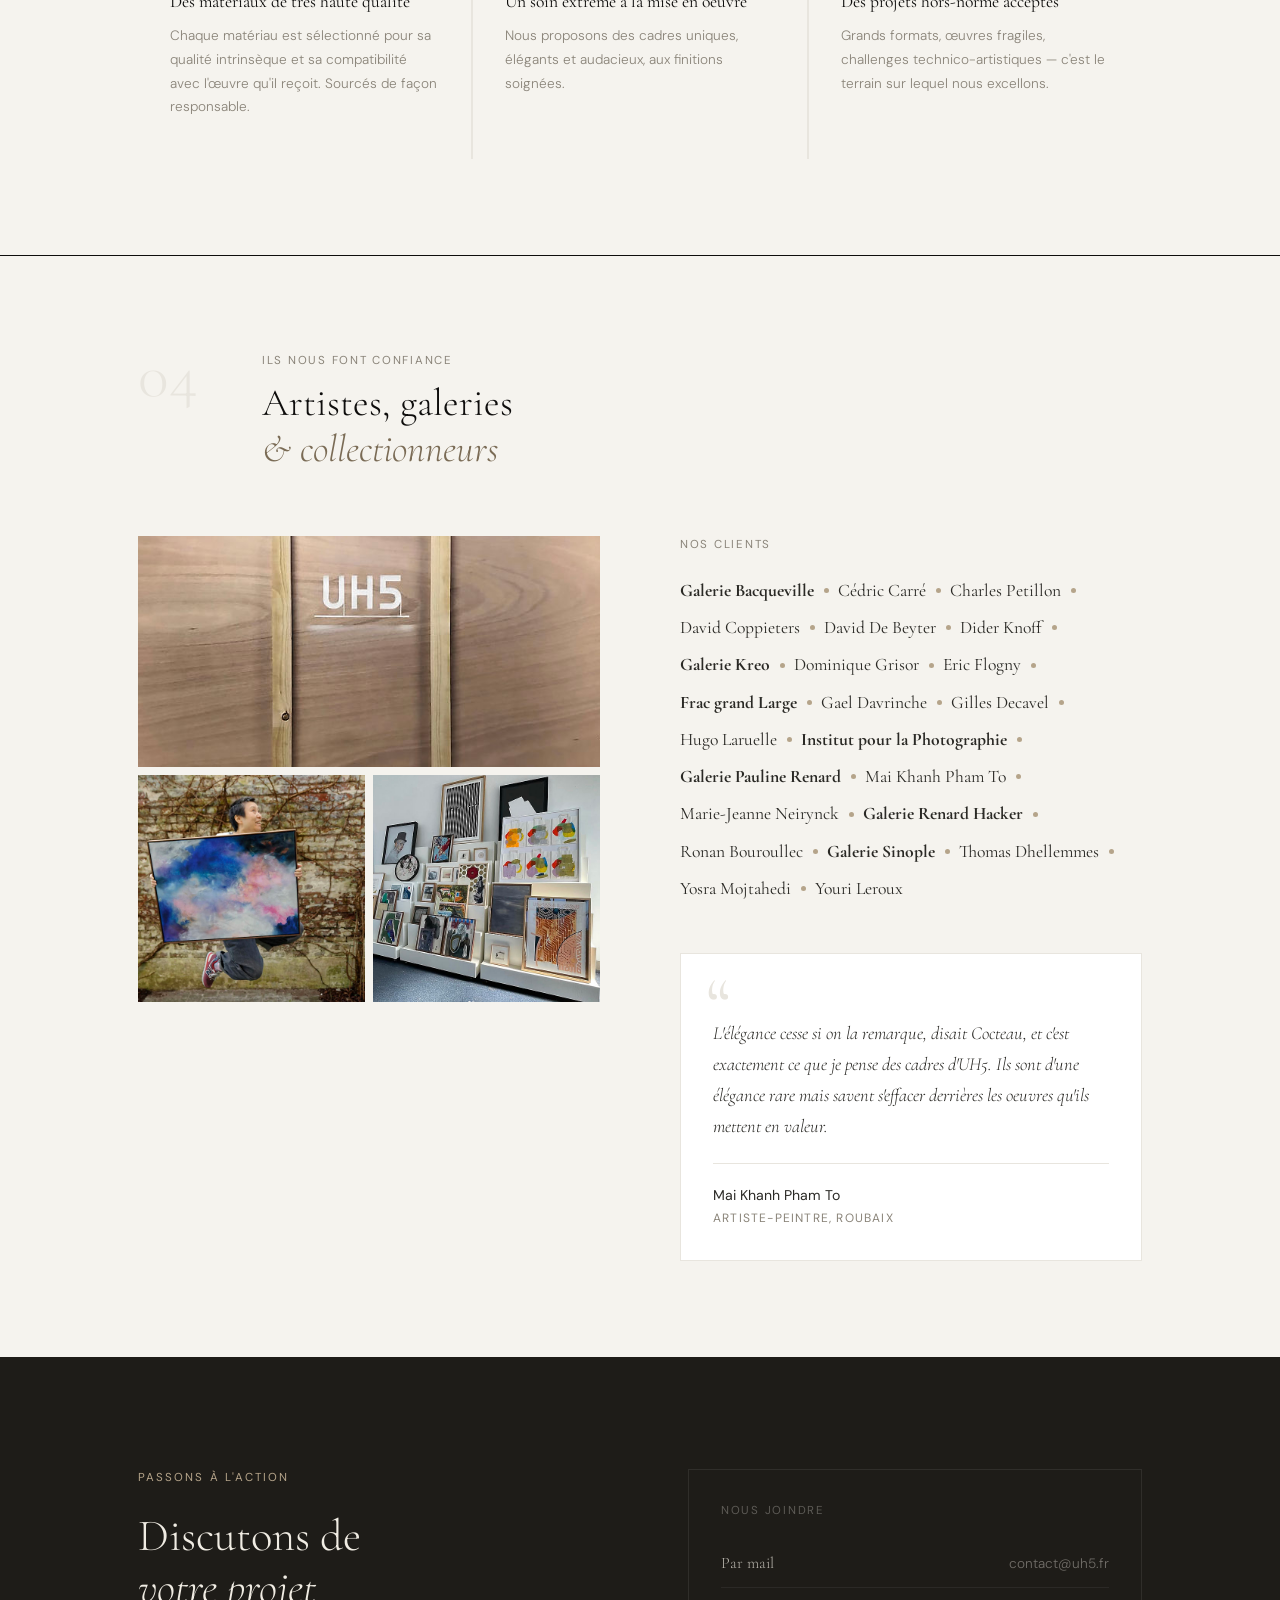
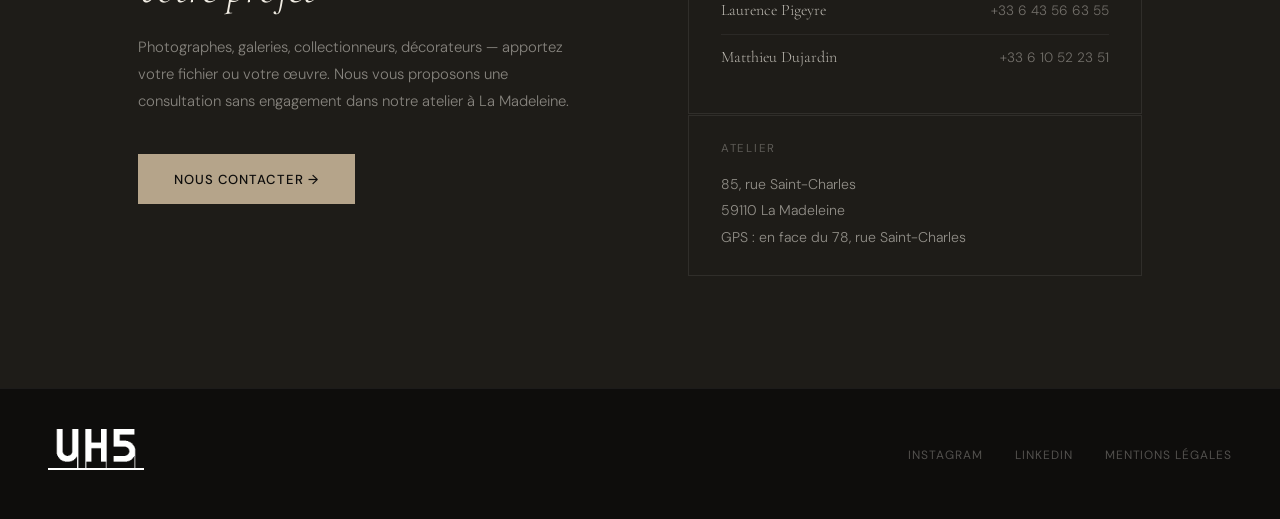
==== commit 6d56dd95: "maj favivcon" ====
--- a/index.html
+++ b/index.html
@@ -3,855 +3,15 @@
 <head>
   <meta charset="UTF-8">
   <meta name="viewport" content="width=device-width, initial-scale=1.0">
-  <title>UH5 – Tirage Fine Art, Contre-collage & Encadrement à Lille</title>
-  <meta name="description" content="UH5 est un atelier spécialisé dans le tirage Fine Art, le contre-collage et l'encadrement sur-mesure à La Madeleine, près de Lille. Qualité muséale, grands formats, experts passionnés.">
-  <meta name="keywords" content="tirage fine art Lille, encadrement sur-mesure Nord, contre-collage photo Hauts-de-France, atelier photo Roubaix, impression pigmentaire Lille, encadreur Lille">
+  <title>UH5 – Tirage Fine Art, Contrecollage & Encadrement à Lille</title>
+  <meta name="description" content="UH5 est un atelier spécialisé dans le tirage Fine Art, le contrecollage et l'encadrement sur-mesure à La Madeleine, près de Lille. Qualité muséale, grands formats, experts passionnés.">
+  <meta name="keywords" content="tirage fine art Lille, encadrement sur-mesure Nord, contrecollage photo Hauts-de-France, atelier photo Roubaix, impression pigmentaire Lille, encadreur Lille">
   <link rel="canonical" href="https://www.uh5.fr/">
   <link rel="preconnect" href="https://fonts.googleapis.com">
   <link rel="preconnect" href="https://fonts.gstatic.com" crossorigin>
   <link href="https://fonts.googleapis.com/css2?family=Cormorant+Garamond:ital,wght@0,300;0,400;0,500;1,300;1,400&family=DM+Sans:wght@300;400;500&display=swap" rel="stylesheet">
-  
-<style>
-    :root {
-      --black: #0e0d0c;
-      --off-white: #f5f3ee;
-      --warm-gray: #8a8479;
-      --light-gray: #e8e5de;
-      --accent: #b5a48a;
-      --accent-dark: #7a6b55;
-      --text: #2a2925;
-      --serif: 'Cormorant Garamond', Georgia, serif;
-      --sans: 'DM Sans', sans-serif;
-    }
-
-    *, *::before, *::after { box-sizing: border-box; margin: 0; padding: 0; }
-    html { scroll-behavior: smooth; }
-    body {
-      font-family: var(--sans);
-      background: var(--off-white);
-      color: var(--text);
-      font-size: 16px;
-      line-height: 1.6;
-      -webkit-font-smoothing: antialiased;
-    }
-
-    /* ─── NAV ─── */
-    nav {
-      position: fixed;
-      top: 0; left: 0; right: 0;
-      z-index: 200;
-      display: flex;
-      align-items: center;
-      justify-content: space-between;
-      padding: 1.25rem 3rem;
-      background: rgba(245, 243, 238, 0.92);
-      backdrop-filter: blur(12px);
-      border-bottom: 1px solid var(--light-gray);
-    }
-    .nav-logo {
-      font-family: var(--serif);
-      font-size: 1.5rem;
-      font-weight: 300;
-      letter-spacing: .15em;
-      text-transform: uppercase;
-      color: var(--black);
-      text-decoration: none;
-      position: relative;
-      z-index: 201;
-    }
-
-       .nav-logo-img {
-      size: 48px;
-    }
-
-    /* Burger button & nav links */
-
-    .nav-links {
-      display: flex;
-      gap: 2rem;
-      list-style: none;
-    }
-    .nav-links a {
-      font-size: .78rem;
-      font-weight: 400;
-      letter-spacing: .1em;
-      text-transform: uppercase;
-      color: var(--warm-gray);
-      text-decoration: none;
-      transition: color .2s;
-    }
-    .nav-links a:hover { color: var(--text); }
-
-    .nav-burger {
-      display: flex;
-      flex-direction: column;
-      justify-content: center;
-      gap: 5px;
-      width: 32px;
-      height: 32px;
-      background: none;
-      border: none;
-      cursor: pointer;
-      padding: 0;
-      position: relative;
-      z-index: 201;
-    }
-    .nav-burger span {
-      display: block;
-      height: 1px;
-      background: var(--black);
-      transition: transform .35s cubic-bezier(.4,0,.2,1), opacity .2s, width .3s;
-      transform-origin: center;
-    }
-    .nav-burger span:nth-child(1) { width: 24px; }
-    .nav-burger span:nth-child(2) { width: 16px; }
-    .nav-burger span:nth-child(3) { width: 20px; }
-
-    /* Open state */
-    .nav-burger.is-open span:nth-child(1) {
-      width: 22px;
-      transform: translateY(6px) rotate(45deg);
-    }
-    .nav-burger.is-open span:nth-child(2) {
-      opacity: 0;
-      transform: scaleX(0);
-    }
-    .nav-burger.is-open span:nth-child(3) {
-      width: 22px;
-      transform: translateY(-6px) rotate(-45deg);
-    }
-
-    /* Menu overlay */
-    .nav-menu {
-      position: fixed;
-      inset: 0;
-      z-index: 199;
-      background: rgba(245, 243, 238, 0.98);
-      backdrop-filter: blur(20px);
-      display: flex;
-      flex-direction: column;
-      justify-content: center;
-      padding: 6rem 3rem 3rem;
-      opacity: 0;
-      pointer-events: none;
-      transition: opacity .35s cubic-bezier(.4,0,.2,1);
-    }
-    .nav-menu.is-open {
-      opacity: 1;
-      pointer-events: all;
-    }
-    .nav-menu ul {
-      list-style: none;
-      margin-bottom: auto;
-    }
-    .nav-menu ul li {
-      overflow: hidden;
-    }
-    .nav-menu ul li a {
-      display: block;
-      font-family: var(--serif);
-      font-size: clamp(2rem, 5vw, 3.5rem);
-      font-weight: 300;
-      color: var(--black);
-      text-decoration: none;
-      line-height: 1.1;
-      padding: .6rem 0;
-      border-bottom: 1px solid var(--light-gray);
-      transform: translateY(30px);
-      opacity: 0;
-      transition: color .2s, transform .4s cubic-bezier(.4,0,.2,1), opacity .4s cubic-bezier(.4,0,.2,1);
-    }
-    .nav-menu ul li a em {
-      font-style: italic;
-      color: var(--accent-dark);
-    }
-    .nav-menu.is-open ul li a {
-      transform: translateY(0);
-      opacity: 1;
-    }
-    .nav-menu.is-open ul li:nth-child(1) a { transition-delay: .05s; }
-    .nav-menu.is-open ul li:nth-child(2) a { transition-delay: .1s; }
-    .nav-menu.is-open ul li:nth-child(3) a { transition-delay: .15s; }
-    .nav-menu.is-open ul li:nth-child(4) a { transition-delay: .2s; }
-    .nav-menu.is-open ul li:nth-child(5) a { transition-delay: .25s; }
-    .nav-menu ul li a:hover { color: var(--accent-dark); }
-    .nav-menu ul li a.active { color: var(--accent-dark); }
-
-    .nav-menu-footer {
-      border-top: 1px solid var(--light-gray);
-      padding-top: 2rem;
-      display: flex;
-      justify-content: space-between;
-      align-items: flex-end;
-      opacity: 0;
-      transform: translateY(10px);
-      transition: opacity .4s .3s, transform .4s .3s;
-    }
-    .nav-menu.is-open .nav-menu-footer {
-      opacity: 1;
-      transform: translateY(0);
-    }
-    .nav-menu-address {
-      font-size: .75rem;
-      letter-spacing: .12em;
-      text-transform: uppercase;
-      color: var(--warm-gray);
-      line-height: 2;
-    }
-    .nav-menu-tel {
-      text-align: right;
-      font-size: .78rem;
-      font-weight: 300;
-      color: var(--warm-gray);
-      line-height: 2;
-    }
-
-    /* ─── HERO ─── */
-    .hero {
-      min-height: 100vh;
-      display: grid;
-      grid-template-columns: 1fr 1fr;
-      position: relative;
-      overflow: hidden;
-    }
-    .hero-left {
-      background: linear-gradient(160deg, #1a1814 0%, #2e2a22 60%, #3d3628 100%);
-      display: flex;
-      flex-direction: column;
-      justify-content: flex-end;
-      padding: 7rem 3rem 5rem;
-      position: relative;
-      overflow: hidden;
-    }
-    .hero-grain {
-      position: absolute;
-      inset: 0;
-      opacity: .04;
-      background-image: url("data:image/svg+xml,%3Csvg viewBox='0 0 256 256' xmlns='http://www.w3.org/2000/svg'%3E%3Cfilter id='n'%3E%3CfeTurbulence type='fractalNoise' baseFrequency='0.9' numOctaves='4' stitchTiles='stitch'/%3E%3C/filter%3E%3Crect width='100%25' height='100%25' filter='url(%23n)'/%3E%3C/svg%3E");
-      background-size: 180px;
-    }
-    .hero-left-content { position: relative; z-index: 2; }
-    .hero-eyebrow {
-      display: inline-block;
-      font-size: .72rem;
-      font-weight: 400;
-      letter-spacing: .18em;
-      text-transform: uppercase;
-      color: var(--accent);
-      margin-bottom: 1.5rem;
-    }
-    .hero-title {
-      font-family: var(--serif);
-      font-size: clamp(2.8rem, 4.5vw, 5rem);
-      font-weight: 300;
-      line-height: 1.05;
-      color: #f0ece3;
-      margin-bottom: 1.75rem;
-    }
-    .hero-title em { font-style: italic; color: var(--accent); }
-    .hero-tagline {
-      font-size: .93rem;
-      font-weight: 300;
-      color: rgba(240,236,227,.55);
-      line-height: 1.8;
-      max-width: 90%;
-      margin-bottom: 2.5rem;
-    }
-    .hero-cta {
-      display: inline-flex;
-      align-items: center;
-      gap: .75rem;
-      padding: .85rem 2rem;
-      background: var(--accent);
-      color: var(--black);
-      font-size: .82rem;
-      font-weight: 500;
-      letter-spacing: .08em;
-      text-transform: uppercase;
-      text-decoration: none;
-      transition: background .2s, gap .2s;
-    }
-    .hero-cta:hover { background: #c4b49a; gap: 1rem; }
-
-    .hero-right {
-      background: var(--off-white);
-      display: flex;
-      flex-direction: column;
-      justify-content: flex-end;
-      padding: 7rem 3rem 5rem;
-      border-left: 1px solid var(--light-gray);
-      position: relative;
-    }
-    .hero-right-top {
-      position: absolute;
-      top: 7rem; left: 3rem; right: 3rem;
-    }
-    .hero-address {
-      font-size: .75rem;
-      letter-spacing: .12em;
-      text-transform: uppercase;
-      color: var(--warm-gray);
-      line-height: 2;
-    }
-    .hero-services {
-      border-top: 1px solid var(--light-gray);
-      padding-top: 2rem;
-    }
-    .hero-services-label {
-      font-size: .72rem;
-      letter-spacing: .15em;
-      text-transform: uppercase;
-      color: var(--warm-gray);
-      margin-bottom: 1.5rem;
-    }
-    .hero-service-item {
-      display: flex;
-      align-items: center;
-      justify-content: space-between;
-      padding: 1rem 0;
-      border-bottom: 1px solid var(--light-gray);
-      text-decoration: none;
-      transition: padding-left .2s;
-    }
-    .hero-service-item:hover { padding-left: .5rem; }
-    .hero-service-item h3 {
-      font-family: var(--serif);
-      font-size: 1.3rem;
-      font-weight: 300;
-      color: var(--black);
-    }
-    .hero-service-item span {
-      font-size: .78rem;
-      color: var(--warm-gray);
-      letter-spacing: .05em;
-    }
-    .hero-service-arrow {
-      font-size: .9rem;
-      color: var(--accent-dark);
-      opacity: 0;
-      transition: opacity .2s;
-    }
-    .hero-service-item:hover .hero-service-arrow { opacity: 1; }
-
-    /* ─── LAYOUT ─── */
-    .container {
-      max-width: 1100px;
-      margin: 0 auto;
-      padding: 0 3rem;
-    }
-    section { padding: 6rem 0; }
-
-    .section-header {
-      display: flex;
-      align-items: flex-start;
-      gap: 4rem;
-      margin-bottom: 4rem;
-    }
-    .section-num {
-      font-family: var(--serif);
-      font-size: 4rem;
-      font-weight: 300;
-      color: var(--light-gray);
-      line-height: 1;
-      flex-shrink: 0;
-      margin-top: -.5rem;
-    }
-    .section-label {
-      font-size: .72rem;
-      font-weight: 400;
-      letter-spacing: .15em;
-      text-transform: uppercase;
-      color: var(--warm-gray);
-      margin-bottom: .6rem;
-    }
-    .section-title {
-      font-family: var(--serif);
-      font-size: clamp(1.8rem, 3vw, 2.6rem);
-      font-weight: 300;
-      line-height: 1.2;
-      color: var(--black);
-    }
-    .section-title em { font-style: italic; color: var(--accent-dark); }
-
-    /* ─── QUI SOMMES-NOUS ─── */
-    .about-section { background: var(--off-white); }
-    .about-grid {
-      display: grid;
-      grid-template-columns: 1fr 1fr;
-      gap: 5rem;
-      align-items: start;
-    }
-    .about-body p {
-      font-size: .95rem;
-      font-weight: 300;
-      line-height: 1.85;
-      color: #4a4740;
-      margin-bottom: 1.25rem;
-    }
-    .about-values {
-      margin-top: 2rem;
-      border-top: 1px solid var(--light-gray);
-    }
-    .about-value {
-      display: flex;
-      gap: 1.25rem;
-      padding: 1.1rem 0;
-      border-bottom: 1px solid var(--light-gray);
-      align-items: baseline;
-    }
-    .about-value-label {
-      font-size: .72rem;
-      letter-spacing: .12em;
-      text-transform: uppercase;
-      color: var(--accent-dark);
-      flex-shrink: 0;
-      width: 90px;
-    }
-    .about-value p {
-      font-size: .87rem;
-      font-weight: 300;
-      color: var(--warm-gray);
-      line-height: 1.6;
-      margin-bottom: 0;
-    }
-    .team-grid {
-      display: flex;
-      flex-direction: column;
-      gap: 1px;
-      background: var(--light-gray);
-    }
-    .team-member {
-      background: #fff;
-      padding: 1.75rem;
-      display: flex;
-      justify-content: space-between;
-      align-items: flex-start;
-      gap: 1.5rem;
-    }
-    .team-member-info { flex: 1; }
-    .team-member-name {
-      font-family: var(--serif);
-      font-size: 1.25rem;
-      font-weight: 400;
-      color: var(--black);
-      margin-bottom: .2rem;
-    }
-    .team-member-role {
-      font-size: .75rem;
-      letter-spacing: .1em;
-      text-transform: uppercase;
-      color: var(--warm-gray);
-      margin-bottom: .6rem;
-    }
-    .team-member-desc {
-      font-size: .85rem;
-      font-weight: 300;
-      color: var(--warm-gray);
-      line-height: 1.7;
-    }
-    .team-member-initial {
-      font-family: var(--serif);
-      font-size: 3rem;
-      font-weight: 300;
-      color: var(--light-gray);
-      line-height: 1;
-      flex-shrink: 0;
-    }
-
-    /* ─── SERVICES ─── */
-    .services-section { background: var(--black); }
-    .services-section .section-num { color: rgba(255,255,255,.05); }
-    .services-section .section-label { color: var(--accent); }
-    .services-section .section-title { color: #f0ece3; }
-    .services-grid {
-      display: grid;
-      grid-template-columns: repeat(3, 1fr);
-      gap: 1px;
-      background: rgba(255,255,255,.06);
-    }
-    .service-card {
-      background: #1a1814;
-      padding: 2.5rem 2rem 2rem;
-      display: flex;
-      flex-direction: column;
-      gap: 1rem;
-      transition: background .25s;
-      position: relative;
-      overflow: hidden;
-    }
-    .service-card::before {
-      content: '';
-      position: absolute;
-      top: 0; left: 0; right: 0;
-      height: 1px;
-      background: var(--accent);
-      transform: scaleX(0);
-      transform-origin: left;
-      transition: transform .3s;
-    }
-    .service-card:hover { background: #221e18; }
-    .service-card:hover::before { transform: scaleX(1); }
-    .service-card-num {
-      font-family: var(--serif);
-      font-size: .85rem;
-      font-weight: 300;
-      color: rgba(181,164,138,.4);
-      letter-spacing: .1em;
-    }
-    .service-card h3 {
-      font-family: var(--serif);
-      font-size: 1.4rem;
-      font-weight: 300;
-      color: #f0ece3;
-      line-height: 1.2;
-    }
-    .service-card p {
-      font-size: .85rem;
-      font-weight: 300;
-      color: rgba(240,236,227,.5);
-      line-height: 1.75;
-      flex: 1;
-    }
-    .service-card-link {
-      display: inline-flex;
-      align-items: center;
-      gap: .5rem;
-      font-size: .78rem;
-      letter-spacing: .1em;
-      text-transform: uppercase;
-      color: var(--accent);
-      text-decoration: none;
-      transition: gap .2s;
-      margin-top: .5rem;
-    }
-    .service-card-link:hover { gap: .8rem; }
-    .service-specs {
-      margin-top: .5rem;
-      padding-top: 1.25rem;
-      border-top: 1px solid rgba(255,255,255,.07);
-      display: flex;
-      flex-direction: column;
-      gap: .4rem;
-    }
-    .service-spec {
-      font-size: .78rem;
-      font-weight: 300;
-      color: rgba(240,236,227,.3);
-      display: flex;
-      align-items: center;
-      gap: .5rem;
-    }
-    .service-spec::before {
-      content: '·';
-      color: var(--accent);
-    }
-
-    /* ─── ENGAGEMENT ─── */
-    .engagement-section { background: var(--off-white); border-top: 1px solid var(--light-gray); }
-    .engagement-grid {
-      display: grid;
-      grid-template-columns: repeat(3, 1fr);
-      gap: 2px;
-      background: var(--light-gray);
-    }
-    .engagement-item {
-      background: var(--off-white);
-      padding: 2.5rem 2rem;
-      transition: background .2s;
-    }
-    .engagement-item:hover { background: #eceae3; }
-    .engagement-num {
-      font-family: var(--serif);
-      font-size: 2.5rem;
-      font-weight: 300;
-      color: var(--accent);
-      line-height: 1;
-      margin-bottom: 1rem;
-    }
-    .engagement-item h3 {
-      font-family: var(--serif);
-      font-size: 1.1rem;
-      font-weight: 400;
-      color: var(--black);
-      margin-bottom: .5rem;
-    }
-    .engagement-item p {
-      font-size: .85rem;
-      font-weight: 300;
-      color: var(--warm-gray);
-      line-height: 1.75;
-    }
-
-    /* ─── ATELIER STRIP ─── */
-    .atelier-strip {
-      background: var(--black);
-      padding: 5rem 0;
-      overflow: hidden;
-    }
-    .atelier-strip-inner {
-      display: flex;
-      align-items: center;
-      gap: 4rem;
-      max-width: 1100px;
-      margin: 0 auto;
-      padding: 0 3rem;
-    }
-    .atelier-strip-text { flex: 1; }
-    .atelier-strip-label {
-      font-size: .72rem;
-      letter-spacing: .18em;
-      text-transform: uppercase;
-      color: var(--accent);
-      margin-bottom: 1rem;
-    }
-    .atelier-strip-title {
-      font-family: var(--serif);
-      font-size: clamp(1.8rem, 3vw, 2.6rem);
-      font-weight: 300;
-      color: #f0ece3;
-      line-height: 1.2;
-      margin-bottom: 1.25rem;
-    }
-    .atelier-strip-title em { font-style: italic; }
-    .atelier-strip-desc {
-      font-size: .9rem;
-      font-weight: 300;
-      color: rgba(240,236,227,.5);
-      line-height: 1.8;
-    }
-    .atelier-strip-visual {
-      flex-shrink: 0;
-      width: 340px;
-      height: 220px;
-      border: 1px solid rgba(255,255,255,.08);
-      position: relative;
-      display: flex;
-      align-items: center;
-      justify-content: center;
-    }
-    .atelier-strip-visual::before {
-      content: '';
-      position: absolute;
-      inset: 12px;
-      border: 1px solid rgba(181,164,138,.15);
-    }
-    .atelier-placeholder {
-      font-family: var(--serif);
-      font-size: .85rem;
-      font-style: italic;
-      color: rgba(240,236,227,.15);
-      letter-spacing: .1em;
-    }
-
-    /* ─── CTA FINAL ─── */
-    .cta-section {
-      background: #1e1c18;
-      padding: 7rem 0;
-    }
-    .cta-grid {
-      display: grid;
-      grid-template-columns: 1fr 1fr;
-      gap: 6rem;
-      align-items: start;
-    }
-    .cta-left { }
-    .cta-eyebrow {
-      font-size: .72rem;
-      letter-spacing: .18em;
-      text-transform: uppercase;
-      color: var(--accent);
-      margin-bottom: 1.5rem;
-    }
-    .cta-title {
-      font-family: var(--serif);
-      font-size: clamp(2rem, 3.5vw, 3rem);
-      font-weight: 300;
-      color: #f0ece3;
-      line-height: 1.15;
-      margin-bottom: 1.25rem;
-    }
-    .cta-title em { font-style: italic; }
-    .cta-text {
-      font-size: .93rem;
-      font-weight: 300;
-      color: rgba(240,236,227,.5);
-      line-height: 1.8;
-      margin-bottom: 2.5rem;
-    }
-    .cta-buttons {
-      display: flex;
-      gap: 1rem;
-      flex-wrap: wrap;
-    }
-    .btn-primary {
-      display: inline-flex;
-      align-items: center;
-      gap: .6rem;
-      padding: .9rem 2.25rem;
-      background: var(--accent);
-      color: var(--black);
-      font-size: .82rem;
-      font-weight: 500;
-      letter-spacing: .08em;
-      text-transform: uppercase;
-      text-decoration: none;
-      transition: background .2s;
-    }
-    .btn-primary:hover { background: #c4b49a; }
-    .btn-secondary {
-      display: inline-flex;
-      align-items: center;
-      gap: .6rem;
-      padding: .9rem 2.25rem;
-      border: 1px solid rgba(255,255,255,.15);
-      color: rgba(240,236,227,.65);
-      font-size: .82rem;
-      font-weight: 400;
-      letter-spacing: .08em;
-      text-transform: uppercase;
-      text-decoration: none;
-      transition: border-color .2s, color .2s;
-    }
-    .btn-secondary:hover { border-color: rgba(255,255,255,.4); color: #f0ece3; }
-
-    .cta-right { }
-    .contact-block {
-      padding: 2rem;
-      border: 1px solid rgba(255,255,255,.08);
-      margin-bottom: 1px;
-    }
-    .contact-block-title {
-      font-size: .72rem;
-      letter-spacing: .15em;
-      text-transform: uppercase;
-      color: rgba(240,236,227,.3);
-      margin-bottom: 1.25rem;
-    }
-    .contact-person {
-      display: flex;
-      justify-content: space-between;
-      align-items: baseline;
-      padding: .65rem 0;
-      border-bottom: 1px solid rgba(255,255,255,.06);
-    }
-    .contact-person:last-child { border-bottom: none; }
-    .contact-name {
-      font-family: var(--serif);
-      font-size: 1rem;
-      font-weight: 300;
-      color: rgba(240,236,227,.75);
-    }
-    .contact-tel {
-      font-size: .85rem;
-      font-weight: 300;
-      color: rgba(240,236,227,.4);
-    }
-    .address-block {
-      padding: 1.5rem 2rem;
-      border: 1px solid rgba(255,255,255,.08);
-    }
-    .address-title {
-      font-size: .72rem;
-      letter-spacing: .15em;
-      text-transform: uppercase;
-      color: rgba(240,236,227,.3);
-      margin-bottom: .75rem;
-    }
-    .address-text {
-      font-size: .88rem;
-      font-weight: 300;
-      color: rgba(240,236,227,.55);
-      line-height: 1.9;
-    }
-
-    /* ─── FOOTER ─── */
-    footer {
-      background: var(--black);
-      padding: 2.5rem 3rem;
-      display: flex;
-      align-items: center;
-      justify-content: space-between;
-      border-top: 1px solid rgba(255,255,255,.06);
-    }
-    .footer-logo {
-      font-family: var(--serif);
-      font-size: 1.1rem;
-      font-weight: 300;
-      letter-spacing: .18em;
-      text-transform: uppercase;
-      color: rgba(240,236,227,.4);
-    }
-    .footer-links {
-      display: flex;
-      gap: 2rem;
-      list-style: none;
-    }
-    .footer-links a {
-      font-size: .75rem;
-      letter-spacing: .08em;
-      text-transform: uppercase;
-      color: rgba(240,236,227,.3);
-      text-decoration: none;
-      transition: color .2s;
-    }
-    .footer-links a:hover { color: rgba(240,236,227,.7); }
-
-    /* ─── ANIMATIONS ─── */
-    @keyframes fadeUp {
-      from { opacity: 0; transform: translateY(20px); }
-      to { opacity: 1; transform: translateY(0); }
-    }
-    .hero-eyebrow { animation: fadeUp .7s ease both; }
-    .hero-title { animation: fadeUp .7s .15s ease both; }
-    .hero-tagline { animation: fadeUp .7s .3s ease both; }
-    .hero-cta { animation: fadeUp .7s .45s ease both; }
-
-    /* ─── RESPONSIVE ─── */
-    @media (max-width: 960px) {
-      nav { padding: 1rem 1.5rem; }
-      .nav-menu { padding: 5rem 1.5rem 2rem; }
-      .hero { grid-template-columns: 1fr; min-height: auto; }
-      .hero-left { min-height: 90vh; padding: 7rem 1.5rem 4rem; }
-      .hero-right { padding: 3rem 1.5rem; }
-      .hero-right-top { position: static; margin-bottom: 2rem; }
-      .container { padding: 0 1.5rem; }
-      section { padding: 4rem 0; }
-      .about-grid { grid-template-columns: 1fr; gap: 3rem; }
-      .services-grid { grid-template-columns: 1fr; }
-      .engagement-grid { grid-template-columns: 1fr 1fr; }
-      .section-header { gap: 1.5rem; }
-      .section-num { font-size: 2.5rem; }
-      .atelier-strip-inner { flex-direction: column; }
-      .atelier-strip-visual { width: 100%; }
-      .cta-grid { grid-template-columns: 1fr; gap: 3rem; }
-      footer { flex-direction: column; gap: 1.5rem; text-align: center; }
-      .footer-links { justify-content: center; }
-    }
-    @media (max-width: 600px) {
-      .engagement-grid { grid-template-columns: 1fr; }
-      .cta-buttons { flex-direction: column; }
-    }
-
-    @media (width > 960px) {
-    .nav-links {
-    display : flex ;
-      }
-    .nav-burger {
-    display : none ;
-      }
-    }
-
-     @media (width < 960px) {
-   
-    .nav-links {
-    display : none ;
-      }
-    .nav-burger {
-    display : flex ;
-      }
-    }
-
-  </style>
+  <link rel="stylesheet" href="style.css">
+
 
 </head>
 
@@ -864,9 +24,9 @@
 
     <ul class="nav-links">
       <li><a href="index.html">Accueil</a></li>
-      <li><a href="tirage-contrecollage.html">Tirage & Contre-collage</a></li>
+      <li><a href="tirage-contrecollage.html">Tirage & Contrecollage</a></li>
       <li><a href="encadrement.html">Encadrement</a></li>
-      <li><a href="xx">Journal</a></li>
+     <!-- <li><a href="none">Journal</a></li> -->
       <li><a href="#contact">Contact</a></li>
     </ul>
 
@@ -881,9 +41,9 @@
   <div class="nav-menu" id="nav-menu" role="dialog" aria-label="Navigation principale">
     <ul>
       <li><a href="index.html">Accueil</a></li>
-      <li><a href="tirage-contrecollage.html">Tirage & Contre-collage</a></li>
+      <li><a href="tirage-contrecollage.html">Tirage & Contrecollage</a></li>
       <li><a href="encadrement.html">Encadrement</a></li>
-      <li><a href="xx">Journal</a></li>
+    <!--  <li><a href="xx">Journal</a></li> -->
       <li><a href="#contact">Contact</a></li>
     </ul>
     <div class="nav-menu-footer">
@@ -909,44 +69,10 @@
         <a href="#contact" class="hero-cta">Nous contacter →</a>
       </div>
     </div>
-    <div class="hero-right">
-      <div class="hero-right-top">
-      
-        <div class="hero-address">
-          85, rue Saint-Charles<br>
-          59110 La Madeleine<br>
-          Hauts-de-France
-        </div>
-      </div>
-      <div class="hero-services">
-        <div class="hero-services-label">Nos expertises</div>
-        <a href="tirage-contrecollage.html" class="hero-service-item">
-          <div>
-            <h3>Tirage Fine Art</h3>
-          </div>
-          <div style="display:flex; align-items:center; gap:.75rem;">
-            <span>Impression pigmentaire · Qualité muséale</span>
-            <span class="hero-service-arrow">→</span>
-          </div>
-        </a>
-        <a href="tirage-contrecollage.html" class="hero-service-item">
-          <div>
-            <h3>Contre-collage</h3>
-          </div>
-          <div style="display:flex; align-items:center; gap:.75rem;">
-            <span>Sans solvant · Tous supports</span>
-            <span class="hero-service-arrow">→</span>
-          </div>
-        </a>
-        <a href="encadrement.html" class="hero-service-item">
-          <div>
-            <h3>Encadrement sur-mesure</h3>
-          </div>
-          <div style="display:flex; align-items:center; gap:.75rem;">
-            <span>Classique à contemporain</span>
-            <span class="hero-service-arrow">→</span>
-          </div>
-        </a>
+     <div class="hero-right">
+      <div class="hero-right-image-container">
+      <img src="PISCINE HUGO LAURENCE_DxO2.jpg" alt="Atelier UH5 — Encadrement sur-mesure" class="hero-right-image">
+       <p class="hero-legende">Portrait de Laurence Pigeyre et tondo XXL de @hugolaruelle au musée la piscine de Roubaix.</p>
       </div>
     </div>
   </section>
@@ -1008,7 +134,7 @@
             <div class="team-member-info">
               <div class="team-member-role">Menuisier ébéniste</div>
               <div class="team-member-name">Sargis Gyulamiryan</div>
-              <p class="team-member-desc">Formé à l'école du tirage argentique. Haute expérience du montage et du contre-collage. Précision et soin des matériaux.</p>
+              <p class="team-member-desc">Haute expérience du montage et du contrecollage. Précision et soin des matériaux.</p>
             </div>
             <div class="team-member-initial">S</div>
           </div>
@@ -1042,7 +168,7 @@
         </div>
         <div class="service-card">
           <div class="service-card-num">02 ·</div>
-          <h3>Contre-collage</h3>
+          <h3>Contrecollage</h3>
           <p>Assemblage soigné de l'œuvre sur support rigide, sans solvant. Dibond, PVC, Kapa-mount, carton… L'épaisseur et la main qui font toute la présence physique d'une image.</p>
           <div class="service-specs">
             <span class="service-spec">Sans solvant</span>
@@ -1097,6 +223,88 @@
       </div>
     </div>
   </section>
+
+
+  <section class="divide-section"></section>
+
+  <!-- ─── SECTION RÉFÉRENCES ─── -->
+
+<!-- Remplacer les noms de clients, les src des images, et le témoignage -->
+
+<section class="ref-section">
+  <div class="container">
+
+    <div class="ref-header">
+      <div class="ref-num">04</div>
+      <div>
+        <div class="ref-label">Ils nous font confiance</div>
+        <h2 class="ref-title">Artistes, galeries<br><em>& collectionneurs</em></h2>
+      </div>
+    </div>
+
+    <div class="ref-body">
+
+      <!-- Photos de réalisations -->
+      <div class="ref-photos">
+        <div class="ref-photo ref-photo--large">
+          <img src="ref-boite_DxO2.jpg" alt="Réalisation UH5 — tirage Fine Art">
+        </div>
+        <div class="ref-photo">
+          <img src="ref_mai_DxO2.jpg" alt="Réalisation UH5 — contrecollage">
+        </div>
+        <div class="ref-photo">
+          <img src="ref-cadres_DxO2.jpg" alt="Réalisation UH5 — encadrement">
+        </div>
+      </div>
+
+      <div class="ref-right">
+
+        <!-- Liste des clients -->
+        <div class="ref-clients">
+          <div class="ref-clients-label">Nos clients</div>
+          <div class="ref-clients-list">
+            <span class="ref-client-name"><b>Galerie Bacqueville</b></span><span class="ref-client-sep"></span>
+     <span class="ref-client-name">Cédric Carré</span><span class="ref-client-sep"></span>      
+<span class="ref-client-name">Charles Petillon</span><span class="ref-client-sep"></span>
+<span class="ref-client-name">David Coppieters</span><span class="ref-client-sep"></span>
+<span class="ref-client-name">David De Beyter</span><span class="ref-client-sep"></span>
+<span class="ref-client-name">Dider Knoff</span><span class="ref-client-sep"></span>
+<span class="ref-client-name"><b>Galerie Kreo</b></span></span><span class="ref-client-sep"></span>
+<span class="ref-client-name">Dominique Grisor</span><span class="ref-client-sep"></span>
+<span class="ref-client-name">Eric Flogny</span><span class="ref-client-sep"></span>
+<span class="ref-client-name"><b>Frac grand Large</b></span><span class="ref-client-sep"></span>
+<span class="ref-client-name">Gael Davrinche</span><span class="ref-client-sep"></span>
+<span class="ref-client-name">Gilles Decavel</span><span class="ref-client-sep"></span>
+<span class="ref-client-name">Hugo Laruelle</span><span class="ref-client-sep"></span>
+<span class="ref-client-name"><b>Institut pour la Photographie</b></span><span class="ref-client-sep"></span>
+<span class="ref-client-name"><b>Galerie Pauline Renard</b></span><span class="ref-client-sep"></span>
+<span class="ref-client-name">Mai Khanh Pham To</span><span class="ref-client-sep"></span>
+<span class="ref-client-name">Marie-Jeanne Neirynck</span><span class="ref-client-sep"></span>
+<span class="ref-client-name"><b>Galerie Renard Hacker</b></span><span class="ref-client-sep"></span>
+<span class="ref-client-name">Ronan Bouroullec</span><span class="ref-client-sep"></span>
+<span class="ref-client-name"><b>Galerie Sinople</b></span><span class="ref-client-sep"></span>
+<span class="ref-client-name">Thomas Dhellemmes</span><span class="ref-client-sep"></span>
+<span class="ref-client-name">Yosra Mojtahedi</span><span class="ref-client-sep"></span>
+<span class="ref-client-name">Youri Leroux</span>
+          </div>
+        </div>
+
+        <!-- Témoignage -->
+        <div class="ref-testimonial">
+          <div class="ref-testimonial-text">
+            L'élégance cesse si on la remarque, disait Cocteau, et c'est exactement ce que je pense des cadres d'UH5. Ils sont d'une élégance rare mais savent s'effacer derrières les oeuvres qu'ils mettent en valeur.
+          </div>
+          <div class="ref-testimonial-author">
+            <div class="ref-testimonial-name">Mai Khanh Pham To</div>
+            <div class="ref-testimonial-role">Artiste-peintre, Roubaix</div>
+          </div>
+        </div>
+
+      </div>
+    </div>
+
+  </div>
+</section>
 
 
 
@@ -1116,6 +324,10 @@
           <div class="contact-block">
             <div class="contact-block-title">Nous joindre</div>
             <div class="contact-person">
+              <span class="contact-name">Par mail</span>
+              <span class="contact-tel">contact@uh5.fr</span>
+            </div>
+            <div class="contact-person">
               <span class="contact-name">Laurence Pigeyre</span>
               <span class="contact-tel">+33 6 43 56 63 55</span>
             </div>
@@ -1143,11 +355,8 @@
     
     
     <ul class="footer-links">
-      <li><a href="home.html">Accueil</a></li>
-      <li><a href="tirage-contrecollage.html">Tirage & Contre-collage</a></li>
-      <li><a href="encadrement.html">Encadrement</a></li>
-      <li><a href="xx">Journal</a></li>
-      <li><a href="#contact">Contact</a></li>
+      <li><a href="https://www.instagram.com/uh5_roubaix/">Instagram</a></li>
+      <li><a href="https://www.linkedin.com/company/uh5/">Linkedin</a></li>
       <li><a href="mentions_legales.html">Mentions légales</a></li>
       </ul>
   </footer>
--- a/style.css
+++ b/style.css
@@ -0,0 +1,1116 @@
+
+    :root {
+      --black: #0e0d0c;
+      --off-white: #f5f3ee;
+      --warm-gray: #8a8479;
+      --light-gray: #e8e5de;
+      --accent: #b5a48a;
+      --accent-dark: #7a6b55;
+      --text: #2a2925;
+      --serif: 'Cormorant Garamond', Georgia, serif;
+      --sans: 'DM Sans', sans-serif;
+    }
+
+    *, *::before, *::after { box-sizing: border-box; margin: 0; padding: 0; }
+    html { scroll-behavior: smooth; }
+    body {
+      font-family: var(--sans);
+      background: var(--off-white);
+      color: var(--text);
+      font-size: 16px;
+      line-height: 1.6;
+      -webkit-font-smoothing: antialiased;
+    }
+
+    /* ─── NAV ─── */
+    nav {
+      position: fixed;
+      top: 0; left: 0; right: 0;
+      z-index: 200;
+      display: flex;
+      align-items: center;
+      justify-content: space-between;
+      padding: 1.25rem 3rem;
+      background: rgba(245, 243, 238, 0.92);
+      backdrop-filter: blur(12px);
+      border-bottom: 1px solid var(--light-gray);
+    }
+    .nav-logo {
+      font-family: var(--serif);
+      font-size: 1.5rem;
+      font-weight: 300;
+      letter-spacing: .15em;
+      text-transform: uppercase;
+      color: var(--black);
+      text-decoration: none;
+      position: relative;
+      z-index: 201;
+    }
+
+       .nav-logo-img {
+      size: 48px;
+    }
+
+    /* Burger button & nav links */
+
+    .nav-links {
+      display: flex;
+      gap: 2rem;
+      list-style: none;
+    }
+    .nav-links a {
+      font-size: .78rem;
+      font-weight: 400;
+      letter-spacing: .1em;
+      text-transform: uppercase;
+      color: var(--warm-gray);
+      text-decoration: none;
+      transition: color .2s;
+    }
+    .nav-links a:hover { color: var(--text); }
+
+    .nav-burger {
+      display: flex;
+      flex-direction: column;
+      justify-content: center;
+      gap: 5px;
+      width: 32px;
+      height: 32px;
+      background: none;
+      border: none;
+      cursor: pointer;
+      padding: 0;
+      position: relative;
+      z-index: 201;
+    }
+    .nav-burger span {
+      display: block;
+      height: 1px;
+      background: var(--black);
+      transition: transform .35s cubic-bezier(.4,0,.2,1), opacity .2s, width .3s;
+      transform-origin: center;
+    }
+    .nav-burger span:nth-child(1) { width: 24px; }
+    .nav-burger span:nth-child(2) { width: 16px; }
+    .nav-burger span:nth-child(3) { width: 20px; }
+
+    /* Open state */
+    .nav-burger.is-open span:nth-child(1) {
+      width: 22px;
+      transform: translateY(6px) rotate(45deg);
+    }
+    .nav-burger.is-open span:nth-child(2) {
+      opacity: 0;
+      transform: scaleX(0);
+    }
+    .nav-burger.is-open span:nth-child(3) {
+      width: 22px;
+      transform: translateY(-6px) rotate(-45deg);
+    }
+
+    /* Menu overlay */
+    .nav-menu {
+      position: fixed;
+      inset: 0;
+      z-index: 199;
+      background: rgba(245, 243, 238, 0.98);
+      backdrop-filter: blur(20px);
+      display: flex;
+      flex-direction: column;
+      justify-content: center;
+      padding: 6rem 3rem 3rem;
+      opacity: 0;
+      pointer-events: none;
+      transition: opacity .35s cubic-bezier(.4,0,.2,1);
+    }
+    .nav-menu.is-open {
+      opacity: 1;
+      pointer-events: all;
+    }
+    .nav-menu ul {
+      list-style: none;
+      margin-bottom: auto;
+    }
+    .nav-menu ul li {
+      overflow: hidden;
+    }
+    .nav-menu ul li a {
+      display: block;
+      font-family: var(--serif);
+      font-size: clamp(2rem, 5vw, 3.5rem);
+      font-weight: 300;
+      color: var(--black);
+      text-decoration: none;
+      line-height: 1.1;
+      padding: .6rem 0;
+      border-bottom: 1px solid var(--light-gray);
+      transform: translateY(30px);
+      opacity: 0;
+      transition: color .2s, transform .4s cubic-bezier(.4,0,.2,1), opacity .4s cubic-bezier(.4,0,.2,1);
+    }
+    .nav-menu ul li a em {
+      font-style: italic;
+      color: var(--accent-dark);
+    }
+    .nav-menu.is-open ul li a {
+      transform: translateY(0);
+      opacity: 1;
+    }
+    .nav-menu.is-open ul li:nth-child(1) a { transition-delay: .05s; }
+    .nav-menu.is-open ul li:nth-child(2) a { transition-delay: .1s; }
+    .nav-menu.is-open ul li:nth-child(3) a { transition-delay: .15s; }
+    .nav-menu.is-open ul li:nth-child(4) a { transition-delay: .2s; }
+    .nav-menu.is-open ul li:nth-child(5) a { transition-delay: .25s; }
+    .nav-menu ul li a:hover { color: var(--accent-dark); }
+    .nav-menu ul li a.active { color: var(--accent-dark); }
+
+    .nav-menu-footer {
+      border-top: 1px solid var(--light-gray);
+      padding-top: 2rem;
+      display: flex;
+      justify-content: space-between;
+      align-items: flex-end;
+      opacity: 0;
+      transform: translateY(10px);
+      transition: opacity .4s .3s, transform .4s .3s;
+    }
+    .nav-menu.is-open .nav-menu-footer {
+      opacity: 1;
+      transform: translateY(0);
+    }
+    .nav-menu-address {
+      font-size: .75rem;
+      letter-spacing: .12em;
+      text-transform: uppercase;
+      color: var(--warm-gray);
+      line-height: 2;
+    }
+    .nav-menu-tel {
+      text-align: right;
+      font-size: .78rem;
+      font-weight: 300;
+      color: var(--warm-gray);
+      line-height: 2;
+    }
+
+    /* ─── HERO ─── */
+    .hero {
+      min-height: 110vh;
+      background: linear-gradient(160deg, #1a1814 0%, #2e2a22 60%, #3d3628 100%);
+      display: grid;
+      grid-template-columns: 1fr 1fr;
+      position: relative;
+      overflow: hidden;
+    }
+    .hero-left {
+      
+      display: block;
+      flex-direction: column;
+      justify-content: flex-end;
+      padding: 7rem 3rem 3rem;
+      position: relative;
+      overflow: hidden;
+    }
+    .hero-grain {
+      position: absolute;
+      inset: 0;
+      opacity: .04;
+      
+    }
+    .hero-left-content { position: relative; z-index: 2; }
+    .hero-eyebrow {
+      display: inline-block;
+      font-size: .72rem;
+      font-weight: 400;
+      letter-spacing: .18em;
+      text-transform: uppercase;
+      color: var(--accent);
+      margin-bottom: 1.5rem;
+    }
+    .hero-title {
+      font-family: var(--serif);
+      font-size: clamp(2.8rem, 4.5vw, 5rem);
+      font-weight: 300;
+      line-height: 1.05;
+      color: #f0ece3;
+      margin-bottom: 1.75rem;
+    }
+    .hero-title em { font-style: italic; color: var(--accent); }
+    .hero-tagline {
+      font-size: .93rem;
+      font-weight: 300;
+      color: rgba(240,236,227,.55);
+      line-height: 1.8;
+      max-width: 90%;
+      margin-bottom: 2.5rem;
+    }
+    .hero-legende {
+      font-size: .73rem;
+      font-weight: 300;
+      color: rgba(240,236,227,.55);
+      line-height: 1.8;
+      max-width: 90%;
+      margin-top: 1rem;
+      margin-bottom: 1rem;
+      text-align: end;
+    }
+
+
+    .hero-cta {
+      display: inline-flex;
+      align-items: center;
+      gap: .75rem;
+      padding: .85rem 2rem;
+      background: var(--accent);
+      color: var(--black);
+      font-size: .82rem;
+      font-weight: 500;
+      letter-spacing: .08em;
+      text-transform: uppercase;
+      text-decoration: none;
+      transition: background .2s, gap .2s;
+    }
+    .hero-cta:hover { background: #c4b49a; gap: 1rem; }
+
+
+ 
+    .hero-right {
+      display: flex;
+      flex-direction: column;
+      justify-content: flex-end;
+      padding: 2rem 3rem 2rem;
+      position: relative;
+    }
+
+ .hero-right-image-container {
+
+      display: block;
+    }
+
+
+    .hero-right-image {
+      display: block;
+      width: 90%;
+      aspect-ratio: 1 / 1;
+      object-fit: cover;
+      
+    }
+
+    .hero-right-top {
+      position: absolute;
+      top: 2rem; left: 3rem; right: 3rem;
+    }
+
+    /* ─── LAYOUT ─── */
+    .container {
+      max-width: 1100px;
+      margin: 0 auto;
+      padding: 0 3rem;
+    }
+    section { padding: 6rem 0; }
+
+    .section-header {
+      display: flex;
+      align-items: flex-start;
+      gap: 4rem;
+      margin-bottom: 4rem;
+    }
+    .section-num {
+      font-family: var(--serif);
+      font-size: 4rem;
+      font-weight: 300;
+      color: var(--light-gray);
+      line-height: 1;
+      flex-shrink: 0;
+      margin-top: -.5rem;
+    }
+    .section-label {
+      font-size: .72rem;
+      font-weight: 400;
+      letter-spacing: .15em;
+      text-transform: uppercase;
+      color: var(--warm-gray);
+      margin-bottom: .6rem;
+    }
+    .section-title {
+      font-family: var(--serif);
+      font-size: clamp(1.8rem, 3vw, 2.6rem);
+      font-weight: 300;
+      line-height: 1.2;
+      color: var(--black);
+    }
+    .section-title em { font-style: italic; color: var(--accent-dark); }
+
+    /* ─── QUI SOMMES-NOUS ─── */
+    .about-section { background: var(--off-white); }
+    .about-grid {
+      display: grid;
+      grid-template-columns: 1fr 1fr;
+      gap: 5rem;
+      align-items: start;
+    }
+    .about-body p {
+      font-size: .95rem;
+      font-weight: 300;
+      line-height: 1.85;
+      color: #4a4740;
+      margin-bottom: 1.25rem;
+    }
+    .about-values {
+      margin-top: 2rem;
+      border-top: 1px solid var(--light-gray);
+    }
+    .about-value {
+      display: flex;
+      gap: 1.25rem;
+      padding: 1.1rem 0;
+      border-bottom: 1px solid var(--light-gray);
+      align-items: baseline;
+    }
+    .about-value-label {
+      font-size: .72rem;
+      letter-spacing: .12em;
+      text-transform: uppercase;
+      color: var(--accent-dark);
+      flex-shrink: 0;
+      width: 90px;
+    }
+    .about-value p {
+      font-size: .87rem;
+      font-weight: 300;
+      color: var(--warm-gray);
+      line-height: 1.6;
+      margin-bottom: 0;
+    }
+    .team-grid {
+      display: flex;
+      flex-direction: column;
+      gap: 1px;
+      background: var(--light-gray);
+    }
+    .team-member {
+      background: #fff;
+      padding: 1.75rem;
+      display: flex;
+      justify-content: space-between;
+      align-items: flex-start;
+      gap: 1.5rem;
+    }
+    .team-member-info { flex: 1; }
+    .team-member-name {
+      font-family: var(--serif);
+      font-size: 1.25rem;
+      font-weight: 400;
+      color: var(--black);
+      margin-bottom: .2rem;
+    }
+    .team-member-role {
+      font-size: .75rem;
+      letter-spacing: .1em;
+      text-transform: uppercase;
+      color: var(--warm-gray);
+      margin-bottom: .6rem;
+    }
+    .team-member-desc {
+      font-size: .85rem;
+      font-weight: 300;
+      color: var(--warm-gray);
+      line-height: 1.7;
+    }
+    .team-member-initial {
+      font-family: var(--serif);
+      font-size: 3rem;
+      font-weight: 300;
+      color: var(--light-gray);
+      line-height: 1;
+      flex-shrink: 0;
+    }
+
+    /* ─── SERVICES ─── */
+    .services-section { background: var(--black); }
+    .services-section .section-num { color: rgba(255,255,255,.05); }
+    .services-section .section-label { color: var(--accent); }
+    .services-section .section-title { color: #f0ece3; }
+    .services-grid {
+      display: grid;
+      grid-template-columns: repeat(3, 1fr);
+      gap: 1px;
+      background: rgba(255,255,255,.06);
+    }
+    .service-card {
+      background: #1a1814;
+      padding: 2.5rem 2rem 2rem;
+      display: flex;
+      flex-direction: column;
+      gap: 1rem;
+      transition: background .25s;
+      position: relative;
+      overflow: hidden;
+    }
+    .service-card::before {
+      content: '';
+      position: absolute;
+      top: 0; left: 0; right: 0;
+      height: 1px;
+      background: var(--accent);
+      transform: scaleX(0);
+      transform-origin: left;
+      transition: transform .3s;
+    }
+    .service-card:hover { background: #221e18; }
+    .service-card:hover::before { transform: scaleX(1); }
+    .service-card-num {
+      font-family: var(--serif);
+      font-size: .85rem;
+      font-weight: 300;
+      color: rgba(181,164,138,.4);
+      letter-spacing: .1em;
+    }
+    .service-card h3 {
+      font-family: var(--serif);
+      font-size: 1.4rem;
+      font-weight: 300;
+      color: #f0ece3;
+      line-height: 1.2;
+    }
+    .service-card p {
+      font-size: .85rem;
+      font-weight: 300;
+      color: rgba(240,236,227,.5);
+      line-height: 1.75;
+      flex: 1;
+    }
+    .service-card-link {
+      display: inline-flex;
+      align-items: center;
+      gap: .5rem;
+      font-size: .78rem;
+      letter-spacing: .1em;
+      text-transform: uppercase;
+      color: var(--accent);
+      text-decoration: none;
+      transition: gap .2s;
+      margin-top: .5rem;
+    }
+    .service-card-link:hover { gap: .8rem; }
+    .service-specs {
+      margin-top: .5rem;
+      padding-top: 1.25rem;
+      border-top: 1px solid rgba(255,255,255,.07);
+      display: flex;
+      flex-direction: column;
+      gap: .4rem;
+    }
+    .service-spec {
+      font-size: .78rem;
+      font-weight: 300;
+      color: rgba(240,236,227,.3);
+      display: flex;
+      align-items: center;
+      gap: .5rem;
+    }
+    .service-spec::before {
+      content: '·';
+      color: var(--accent);
+    }
+
+    /* ─── ENGAGEMENT ─── */
+    .engagement-section { background: var(--off-white); border-top: 1px solid var(--light-gray); }
+    .engagement-grid {
+      display: grid;
+      grid-template-columns: repeat(3, 1fr);
+      gap: 2px;
+      background: var(--light-gray);
+    }
+    .engagement-item {
+      background: var(--off-white);
+      padding: 2.5rem 2rem;
+      transition: background .2s;
+    }
+    .engagement-item:hover { background: #eceae3; }
+    .engagement-num {
+      font-family: var(--serif);
+      font-size: 2.5rem;
+      font-weight: 300;
+      color: var(--accent);
+      line-height: 1;
+      margin-bottom: 1rem;
+    }
+    .engagement-item h3 {
+      font-family: var(--serif);
+      font-size: 1.1rem;
+      font-weight: 400;
+      color: var(--black);
+      margin-bottom: .5rem;
+    }
+    .engagement-item p {
+      font-size: .85rem;
+      font-weight: 300;
+      color: var(--warm-gray);
+      line-height: 1.75;
+    }
+   .divide-section { background: var(--black);padding: 0; height: 1px; }
+
+    /* ─── RÉFÉRENCES ─── */
+    .ref-section { background: var(--off-white); }
+
+    .ref-header {
+      display: flex;
+      align-items: flex-start;
+      gap: 4rem;
+      margin-bottom: 4rem;
+    }
+    .ref-num {
+      font-family: var(--serif);
+      font-size: 4rem;
+      font-weight: 300;
+      color: var(--light-gray);
+      line-height: 1;
+      flex-shrink: 0;
+      margin-top: -.5rem;
+    }
+    .ref-label {
+      font-size: .72rem;
+      font-weight: 400;
+      letter-spacing: .15em;
+      text-transform: uppercase;
+      color: var(--warm-gray);
+      margin-bottom: .6rem;
+    }
+    .ref-title {
+      font-family: var(--serif);
+      font-size: clamp(1.8rem, 3vw, 2.6rem);
+      font-weight: 300;
+      line-height: 1.2;
+      color: var(--black);
+    }
+    .ref-title em { font-style: italic; color: var(--accent-dark); }
+
+    .ref-body {
+      display: grid;
+      grid-template-columns: 1fr 1fr;
+      gap: 5rem;
+      align-items: start;
+    }
+
+    /* Photos */
+    .ref-photos {
+      display: grid;
+      grid-template-columns: 1fr 1fr;
+      gap: 8px;
+    }
+    .ref-photo {
+      background: var(--light-gray);
+      overflow: hidden;
+      aspect-ratio: 1 / 1;
+    }
+    .ref-photo--large {
+      grid-column: span 2;
+      aspect-ratio: 2 / 1;
+    }
+    .ref-photo img {
+      width: 100%;
+      height: 100%;
+      object-fit: cover;
+      display: block;
+    }
+
+    /* Clients */
+    .ref-right {
+      display: flex;
+      flex-direction: column;
+      gap: 3rem;
+    }
+    .ref-clients-label {
+      font-size: .72rem;
+      font-weight: 400;
+      letter-spacing: .15em;
+      text-transform: uppercase;
+      color: var(--warm-gray);
+      margin-bottom: 1.25rem;
+    }
+    .ref-clients-list {
+      display: flex;
+      flex-wrap: wrap;
+      align-items: center;
+      gap: .35rem .1rem;
+      line-height: 1.8;
+    }
+    .ref-client-name {
+      font-family: var(--serif);
+      font-size: 1.1rem;
+      font-weight: 400;
+      color: var(--text);
+    }
+    .ref-client-sep {
+      display: inline-block;
+      width: 5px;
+      height: 5px;
+      border-radius: 50%;
+      background: var(--accent);
+      flex-shrink: 0;
+      margin: 0 .5rem;
+      vertical-align: middle;
+    }
+
+    /* Témoignage */
+    .ref-testimonial {
+      padding: 2rem;
+      border: 1px solid var(--light-gray);
+      background: #fff;
+      position: relative;
+    }
+    .ref-testimonial::before {
+      content: '\201C';
+      font-family: var(--serif);
+      font-size: 5rem;
+      font-weight: 300;
+      line-height: .8;
+      color: var(--light-gray);
+      position: absolute;
+      top: 1.25rem;
+      left: 1.5rem;
+      pointer-events: none;
+    }
+    .ref-testimonial-text {
+      font-family: var(--serif);
+      font-size: 1.15rem;
+      font-weight: 300;
+      font-style: italic;
+      line-height: 1.7;
+      color: var(--text);
+      padding-top: 2rem;
+      position: relative;
+      z-index: 1;
+    }
+    .ref-testimonial-author {
+      margin-top: 1.25rem;
+      padding-top: 1.25rem;
+      border-top: 1px solid var(--light-gray);
+    }
+    .ref-testimonial-name {
+      font-size: .88rem;
+      font-weight: 400;
+      color: var(--text);
+    }
+    .ref-testimonial-role {
+      font-size: .75rem;
+      letter-spacing: .1em;
+      text-transform: uppercase;
+      color: var(--warm-gray);
+      margin-top: .15rem;
+    }
+
+      /* TIRAGE SECTION */
+    .tirage-section { background: var(--off-white); }
+    .tirage-grid {
+      display: grid;
+      grid-template-columns: 1fr 1fr;
+      gap: 5rem;
+      align-items: start;
+    }
+    .tirage-body p {
+      font-size: .95rem;
+      font-weight: 300;
+      line-height: 1.85;
+      color: #4a4740;
+      margin-bottom: 1.25rem;
+    }
+    .specs-list {
+      list-style: none;
+      margin-top: 2rem;
+      border-top: 1px solid var(--light-gray);
+      padding-top: 1.5rem;
+    }
+    .specs-list li {
+      display: flex;
+      justify-content: space-between;
+      align-items: baseline;
+      padding: .65rem 0;
+      border-bottom: 1px solid var(--light-gray);
+      font-size: .85rem;
+    }
+    .specs-list .spec-key {
+      font-weight: 300;
+      color: var(--warm-gray);
+      letter-spacing: .05em;
+    }
+    .specs-list .spec-val {
+      font-weight: 400;
+      color: var(--text);
+      text-align: right;
+    }
+    .tirage-cards {
+      display: flex;
+      flex-direction: column;
+      gap: 1rem;
+    }
+    .tirage-card {
+      padding: 1.5rem;
+      border: 1px solid var(--light-gray);
+      background: #fff;
+      position: relative;
+      transition: border-color .2s;
+    }
+    .tirage-card:hover { border-color: var(--accent); }
+    .tirage-card::before {
+      content: '';
+      position: absolute;
+      top: 0; left: 0;
+      width: 2px; height: 100%;
+      background: var(--accent);
+      transform: scaleY(0);
+      transform-origin: top;
+      transition: transform .25s;
+    }
+    .tirage-card:hover::before { transform: scaleY(1); }
+    .tirage-card h3 {
+      font-family: var(--serif);
+      font-size: 1.1rem;
+      font-weight: 400;
+      margin-bottom: .4rem;
+      color: var(--black);
+    }
+    .tirage-card p {
+      font-size: .85rem;
+      font-weight: 300;
+      color: var(--warm-gray);
+      line-height: 1.7;
+    }
+
+    /* CONTRE-COLLAGE */
+    .contrecollage-section {
+      background: var(--black);
+      color: #f0ece3;
+    }
+    .contrecollage-section .section-num { color: rgba(255,255,255,.06); }
+    .contrecollage-section .section-label { color: var(--accent); }
+    .contrecollage-section .section-title { color: #f0ece3; }
+    .cc-grid {
+      display: grid;
+      grid-template-columns: 1fr 1fr;
+      gap: 5rem;
+      align-items: start;
+    }
+    .cc-body p {
+      font-size: .95rem;
+      font-weight: 300;
+      line-height: 1.85;
+      color: rgba(240,236,227,.65);
+      margin-bottom: 1.25rem;
+    }
+    .cc-supports {
+      display: grid;
+      grid-template-columns: 1fr 1fr;
+      gap: .75rem;
+      margin-top: 2rem;
+    }
+    .cc-support {
+      padding: 1rem 1.25rem;
+      border: 1px solid rgba(255,255,255,.1);
+      font-size: .85rem;
+      font-weight: 300;
+      color: rgba(240,236,227,.8);
+      letter-spacing: .03em;
+    }
+    .cc-process {
+      padding-left: 2rem;
+      border-left: 1px solid rgba(181,164,138,.2);
+    }
+    .cc-process-title {
+      font-family: var(--serif);
+      font-size: 1.3rem;
+      font-weight: 300;
+      color: var(--accent);
+      margin-bottom: 2rem;
+      font-style: italic;
+    }
+    .cc-step {
+      display: flex;
+      gap: 1.25rem;
+      margin-bottom: 2rem;
+    }
+    .cc-step-num {
+      font-family: var(--serif);
+      font-size: .85rem;
+      font-weight: 300;
+      color: rgba(181,164,138,.5);
+      padding-top: .1rem;
+      flex-shrink: 0;
+      width: 24px;
+    }
+    .cc-step-content h4 {
+      font-size: .9rem;
+      font-weight: 400;
+      color: #f0ece3;
+      margin-bottom: .25rem;
+    }
+    .cc-step-content p {
+      font-size: .83rem;
+      font-weight: 300;
+      color: rgba(240,236,227,.5);
+      line-height: 1.7;
+      margin-bottom: 0;
+    }
+
+    /* BENEFITS */
+    .benefits-section { background: #fff; }
+    .benefits-grid {
+      display: grid;
+      grid-template-columns: repeat(4, 1fr);
+      gap: 2px;
+    }
+    .benefit-item {
+      padding: 2.5rem 1.75rem;
+      background: var(--off-white);
+      transition: background .2s;
+    }
+    .benefit-item:hover { background: #eceae3; }
+    .benefit-icon {
+      width: 32px;
+      height: 32px;
+      margin-bottom: 1.25rem;
+      display: flex;
+      align-items: center;
+      justify-content: center;
+    }
+    .benefit-icon svg { stroke: var(--accent-dark); }
+    .benefit-item h3 {
+      font-family: var(--serif);
+      font-size: 1.05rem;
+      font-weight: 400;
+      color: var(--black);
+      margin-bottom: .5rem;
+    }
+    .benefit-item p {
+      font-size: .83rem;
+      font-weight: 300;
+      color: var(--warm-gray);
+      line-height: 1.75;
+    }
+
+   
+
+    /* ─── CTA FINAL ─── */
+     
+    .cta-section {
+      background: #1e1c18;
+      padding: 7rem 0;
+    }
+    .cta-grid {
+      display: grid;
+      grid-template-columns: 1fr 1fr;
+      gap: 6rem;
+      align-items: start;
+    }
+    .cta-left { }
+    .cta-eyebrow {
+      font-size: .72rem;
+      letter-spacing: .18em;
+      text-transform: uppercase;
+      color: var(--accent);
+      margin-bottom: 1.5rem;
+    }
+    .cta-title {
+      font-family: var(--serif);
+      font-size: clamp(2rem, 3.5vw, 3rem);
+      font-weight: 300;
+      color: #f0ece3;
+      line-height: 1.15;
+      margin-bottom: 1.25rem;
+    }
+    .cta-title em { font-style: italic; }
+    .cta-text {
+      font-size: .93rem;
+      font-weight: 300;
+      color: rgba(240,236,227,.5);
+      line-height: 1.8;
+      margin-bottom: 2.5rem;
+    }
+    .cta-buttons {
+      display: flex;
+      gap: 1rem;
+      flex-wrap: wrap;
+    }
+    .btn-primary {
+      display: inline-flex;
+      align-items: center;
+      gap: .6rem;
+      padding: .9rem 2.25rem;
+      background: var(--accent);
+      color: var(--black);
+      font-size: .82rem;
+      font-weight: 500;
+      letter-spacing: .08em;
+      text-transform: uppercase;
+      text-decoration: none;
+      transition: background .2s;
+    }
+    .btn-primary:hover { background: #c4b49a; }
+    .btn-secondary {
+      display: inline-flex;
+      align-items: center;
+      gap: .6rem;
+      padding: .9rem 2.25rem;
+      border: 1px solid rgba(255,255,255,.15);
+      color: rgba(240,236,227,.65);
+      font-size: .82rem;
+      font-weight: 400;
+      letter-spacing: .08em;
+      text-transform: uppercase;
+      text-decoration: none;
+      transition: border-color .2s, color .2s;
+    }
+    .btn-secondary:hover { border-color: rgba(255,255,255,.4); color: #f0ece3; }
+
+    .cta-right { }
+    .contact-block {
+      padding: 2rem;
+      border: 1px solid rgba(255,255,255,.08);
+      margin-bottom: 1px;
+    }
+    .contact-block-title {
+      font-size: .72rem;
+      letter-spacing: .15em;
+      text-transform: uppercase;
+      color: rgba(240,236,227,.3);
+      margin-bottom: 1.25rem;
+    }
+    .contact-person {
+      display: flex;
+      justify-content: space-between;
+      align-items: baseline;
+      padding: .65rem 0;
+      border-bottom: 1px solid rgba(255,255,255,.06);
+    }
+    .contact-person:last-child { border-bottom: none; }
+    .contact-name {
+      font-family: var(--serif);
+      font-size: 1rem;
+      font-weight: 300;
+      color: rgba(240,236,227,.75);
+    }
+    .contact-tel {
+      font-size: .85rem;
+      font-weight: 300;
+      color: rgba(240,236,227,.4);
+    }
+    .address-block {
+      padding: 1.5rem 2rem;
+      border: 1px solid rgba(255,255,255,.08);
+    }
+    .address-title {
+      font-size: .72rem;
+      letter-spacing: .15em;
+      text-transform: uppercase;
+      color: rgba(240,236,227,.3);
+      margin-bottom: .75rem;
+    }
+    .address-text {
+      font-size: .88rem;
+      font-weight: 300;
+      color: rgba(240,236,227,.55);
+      line-height: 1.9;
+    }
+
+    /* ─── FOOTER ─── */
+    footer {
+      background: var(--black);
+      padding: 2.5rem 3rem;
+      display: flex;
+      align-items: center;
+      justify-content: space-between;
+      border-top: 1px solid rgba(255,255,255,.06);
+    }
+    .footer-logo {
+      font-family: var(--serif);
+      font-size: 1.1rem;
+      font-weight: 300;
+      letter-spacing: .18em;
+      text-transform: uppercase;
+      color: rgba(240,236,227,.4);
+    }
+    .footer-links {
+      display: flex;
+      gap: 2rem;
+      list-style: none;
+    }
+    .footer-links a {
+      font-size: .75rem;
+      letter-spacing: .08em;
+      text-transform: uppercase;
+      color: rgba(240,236,227,.3);
+      text-decoration: none;
+      transition: color .2s;
+    }
+    .footer-links a:hover { color: rgba(240,236,227,.7); }
+
+    /* ─── ANIMATIONS ─── */
+    @keyframes fadeUp {
+      from { opacity: 0; transform: translateY(20px); }
+      to { opacity: 1; transform: translateY(0); }
+    }
+    .hero-eyebrow { animation: fadeUp .7s ease both; }
+    .hero-title { animation: fadeUp .7s .15s ease both; }
+    .hero-tagline { animation: fadeUp .7s .3s ease both; }
+    .hero-cta { animation: fadeUp .7s .45s ease both; }
+    .hero-right-image {animation: fadeUp .7s .45s ease both; }
+    .hero-legende {animation: fadeUp .7s .45s ease both; }
+
+
+    /* ─── RESPONSIVE ─── */
+    @media (max-width: 960px) {
+    
+      nav { padding: 1rem 1.5rem; }
+      .nav-menu { padding: 5rem 1.5rem 2rem; }
+      .hero { grid-template-columns: 1fr; min-height: auto; }
+      .hero-left { min-height: 90vh; padding: 7rem 1.5rem 4rem; }
+      .hero-right { padding: 3rem 1.5rem; }
+      .hero-right-top { position: static; margin-bottom: 2rem; }
+      .container { padding: 0 1.5rem; }
+      section { padding: 4rem 0; }
+      .about-grid { grid-template-columns: 1fr; gap: 3rem; }
+      .services-grid { grid-template-columns: 1fr; }
+      .engagement-grid { grid-template-columns: 1fr 1fr; }
+      .section-header { gap: 1.5rem; }
+      .section-num { font-size: 2.5rem; }
+      .cta-grid { grid-template-columns: 1fr; gap: 3rem; }
+      footer { flex-direction: column; gap: 1.5rem; text-align: center; }
+      .footer-links { justify-content: center; }
+       .ref-header { gap: 1.5rem; }
+      .ref-num { font-size: 2.5rem; }
+      .ref-body { grid-template-columns: 1fr; gap: 3rem; }
+    }
+    
+    @media (max-width: 600px) {
+      .engagement-grid { grid-template-columns: 1fr; }
+      .cta-buttons { flex-direction: column; }
+    }
+    
+    
+
+    @media (width > 960px) {
+    .nav-links {
+    display : flex ;
+      }
+    .nav-burger {
+    display : none ;
+      }
+    .hero-right-image-container {
+      display : block;
+    }
+    }
+
+     @media (width < 960px) {
+   
+    .nav-links {
+    display : none ;
+      }
+    .nav-burger {
+    display : flex ;  
+    }
+    .hero-right-image-container {
+      display : none;
+    }
+     }
+
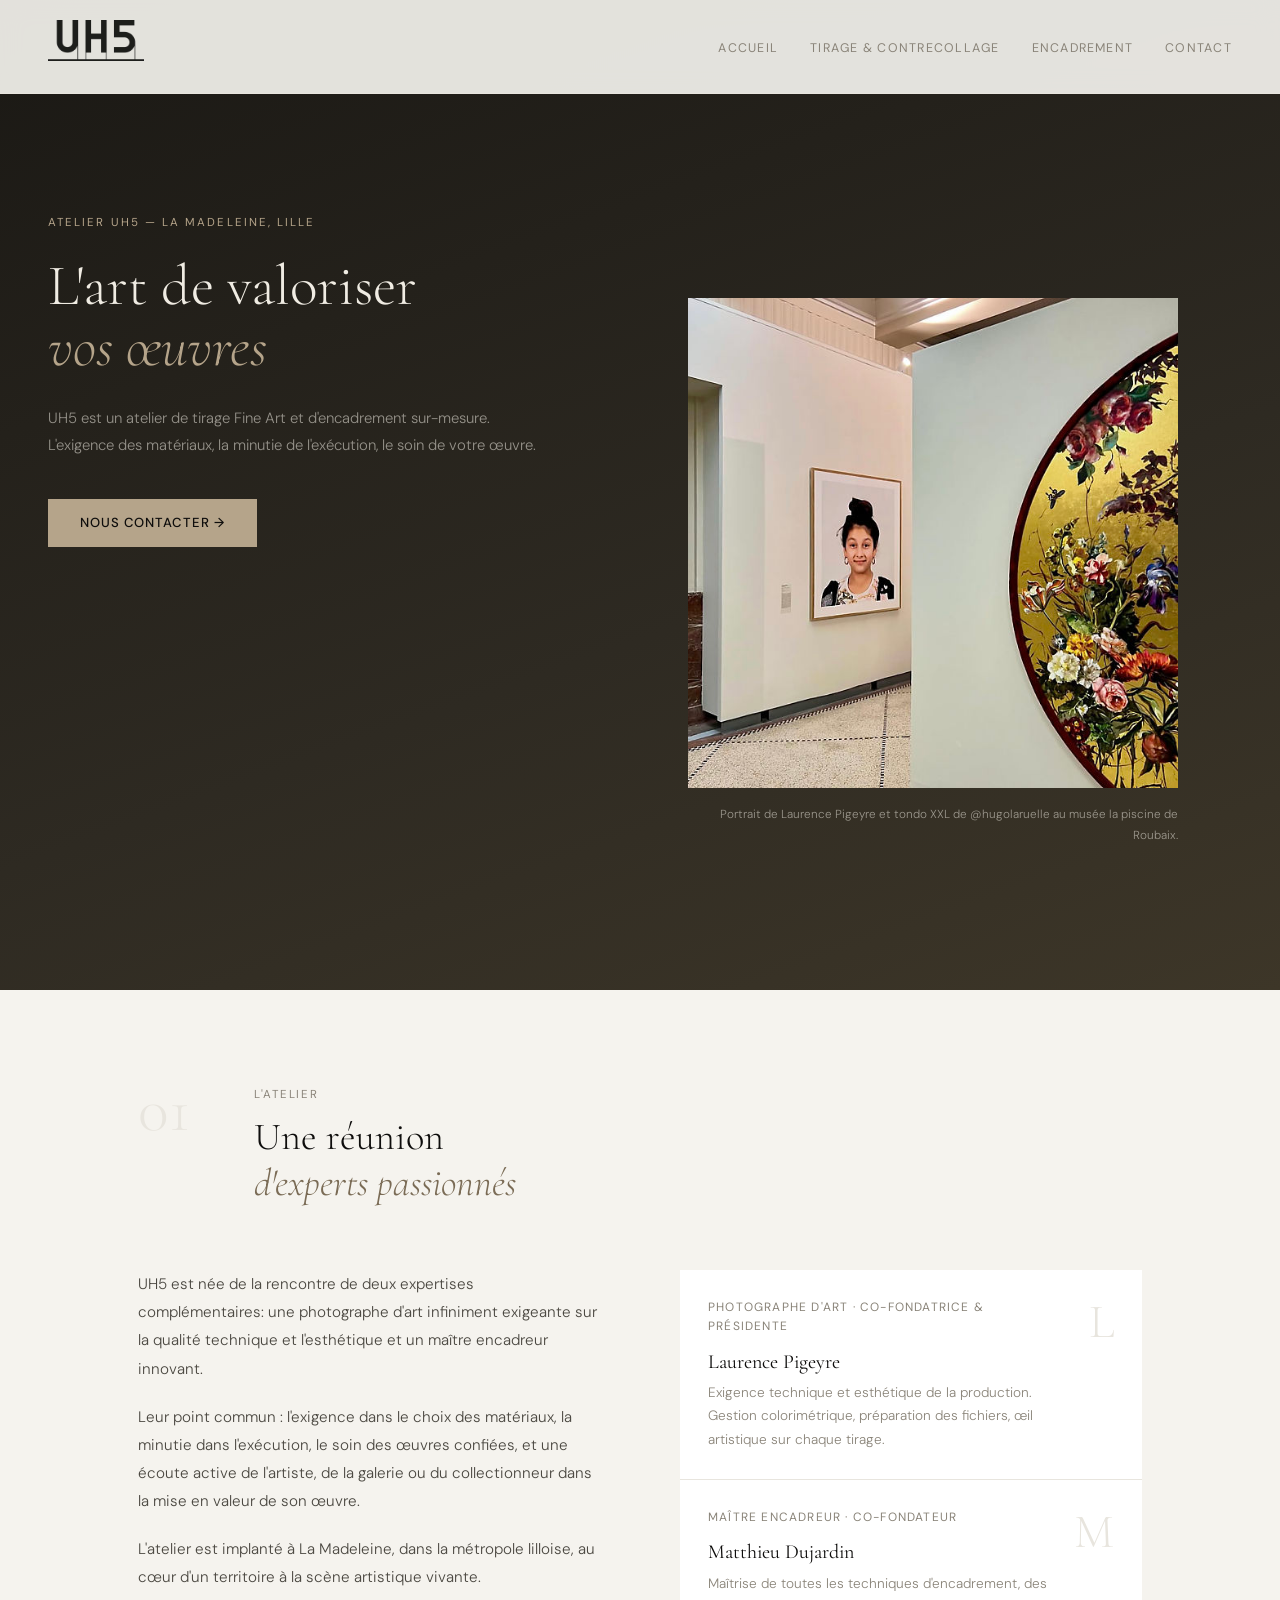
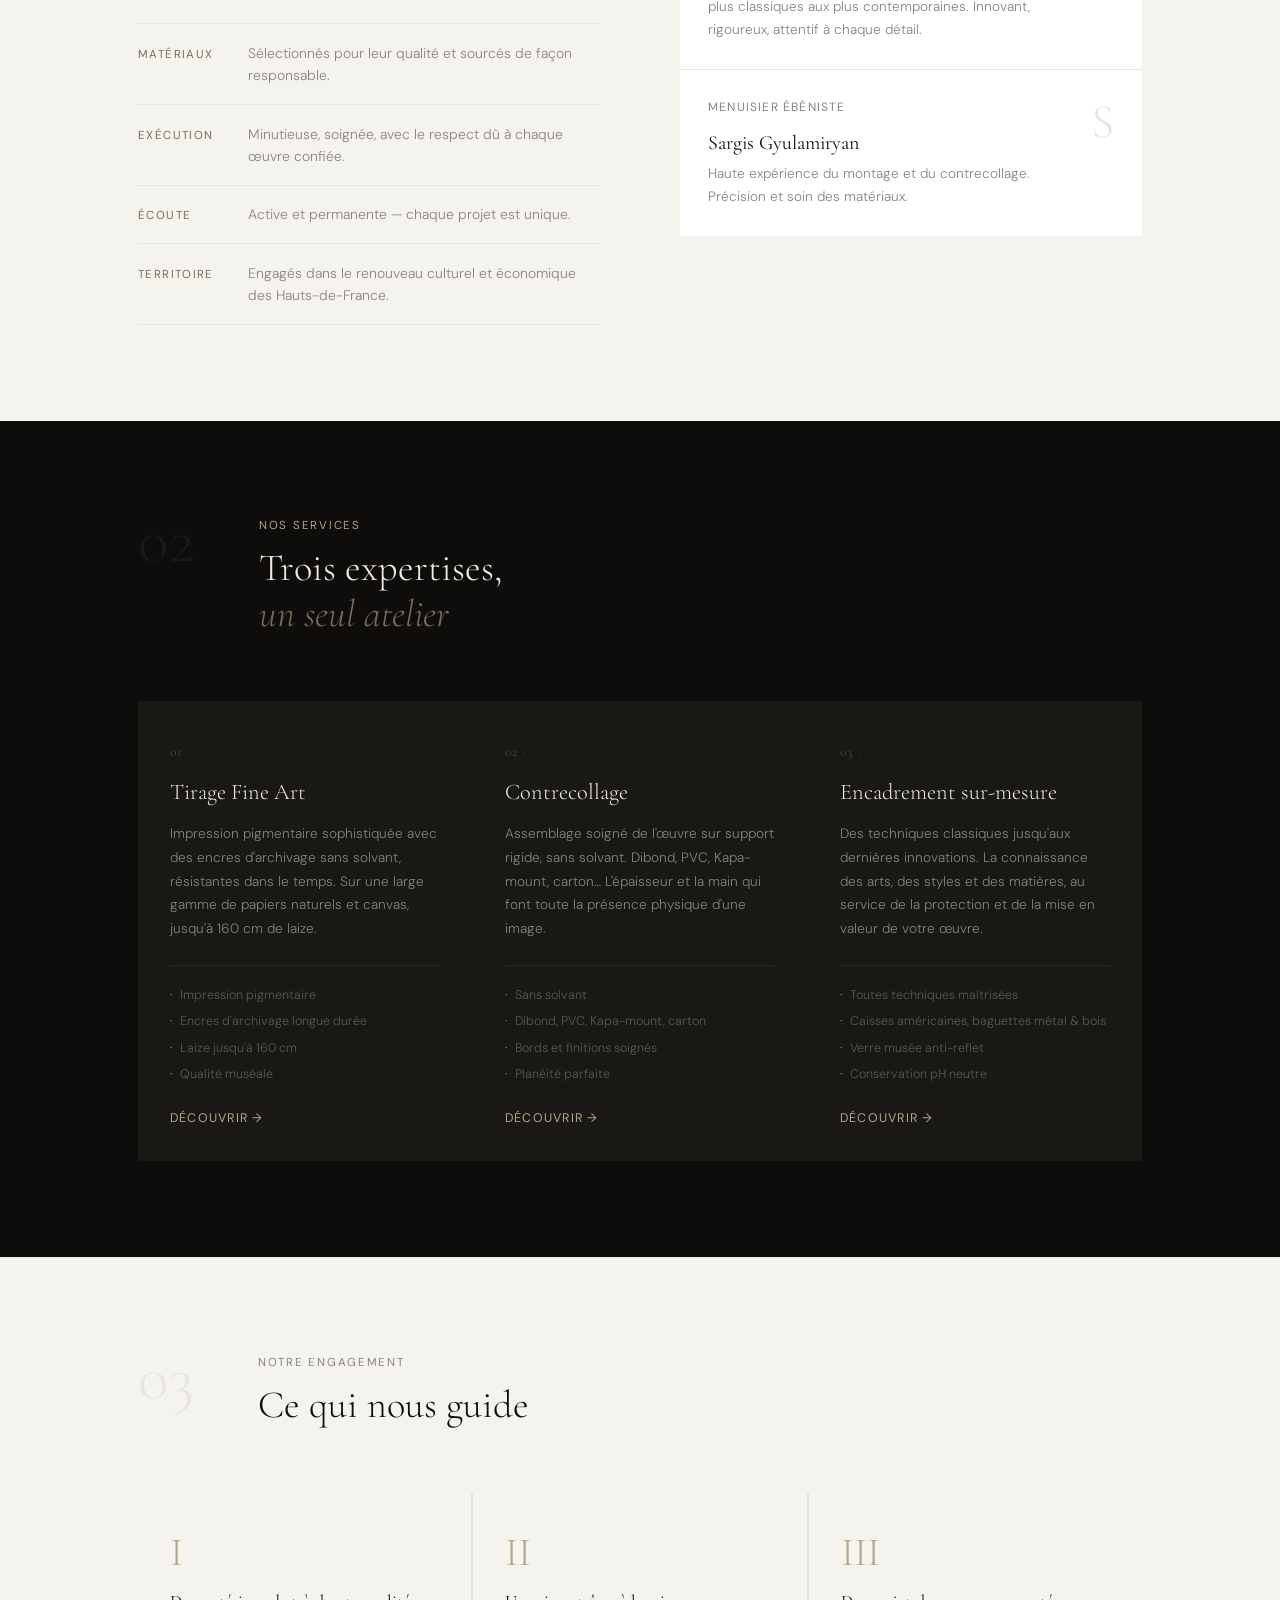
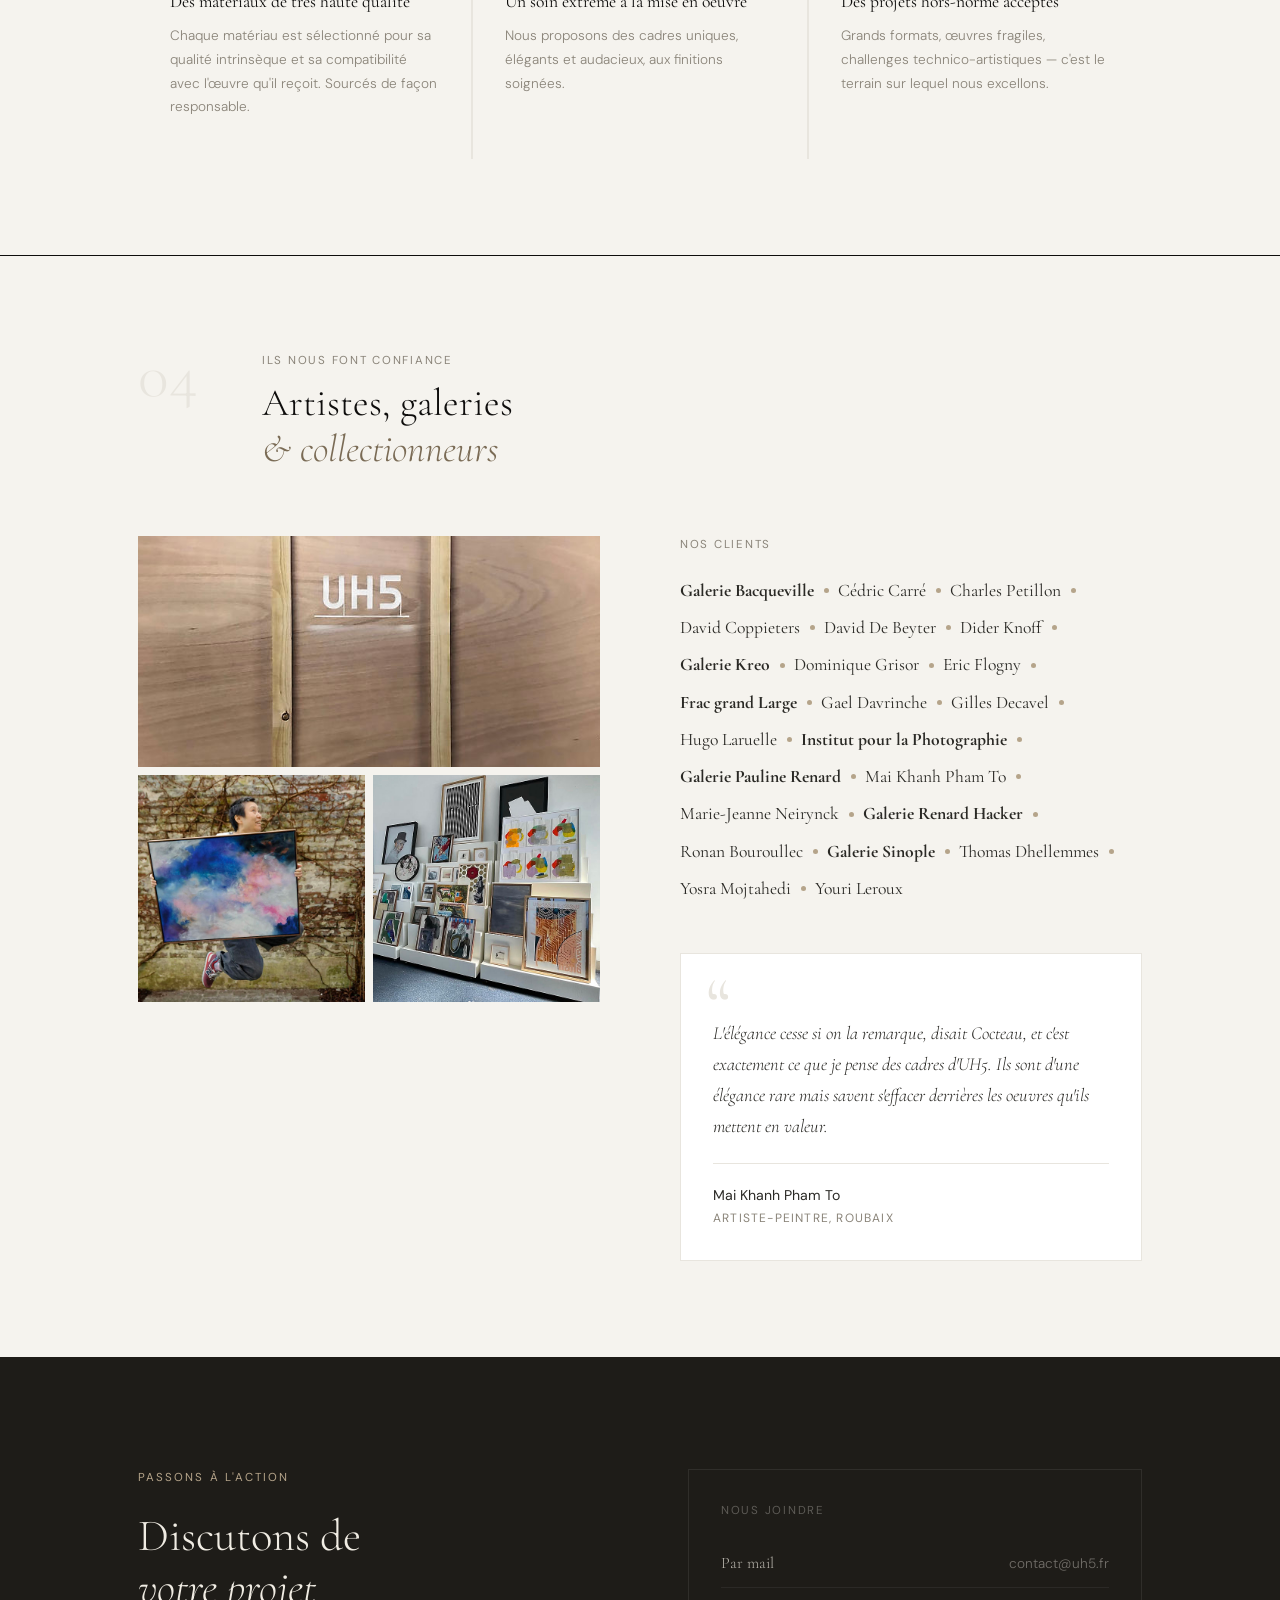
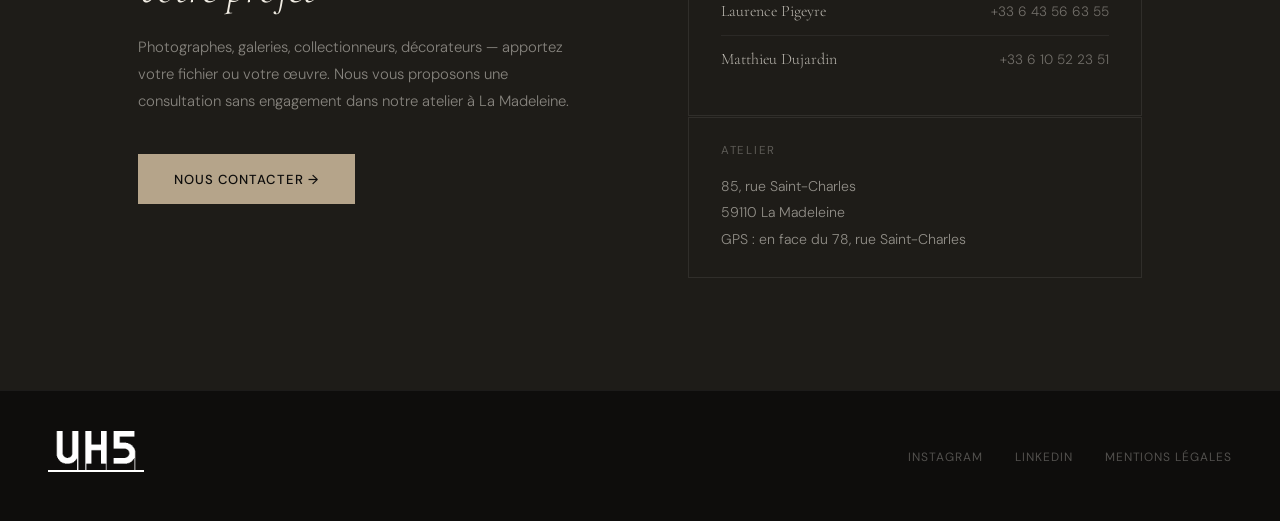
==== commit c3debc2c: "update tel" ====
--- a/index.html
+++ b/index.html
@@ -11,7 +11,8 @@
   <link rel="preconnect" href="https://fonts.gstatic.com" crossorigin>
   <link href="https://fonts.googleapis.com/css2?family=Cormorant+Garamond:ital,wght@0,300;0,400;0,500;1,300;1,400&family=DM+Sans:wght@300;400;500&display=swap" rel="stylesheet">
   <link rel="stylesheet" href="style.css">
-
+  <link rel="icon" href="./favicon.ico" type="image/x-icon">
+  <link rel="shortcut icon" href="./favicon.ico" type="image/x-icon">
 
 </head>
 
@@ -329,11 +330,11 @@
             </div>
             <div class="contact-person">
               <span class="contact-name">Laurence Pigeyre</span>
-              <span class="contact-tel">+33 6 43 56 63 55</span>
+               <span><a class="contact-tel" href="tel:0643566355">+33 6 43 56 63 55</a></span>
             </div>
             <div class="contact-person">
               <span class="contact-name">Matthieu Dujardin</span>
-              <span class="contact-tel">+33 6 10 52 23 51</span>
+              <span><a class="contact-tel" href="tel:0610522351">+33 6 10 52 23 51</a></span>
             </div>
           </div>
           <div class="address-block">
--- a/style.css
+++ b/style.css
@@ -994,6 +994,9 @@
       font-size: .85rem;
       font-weight: 300;
       color: rgba(240,236,227,.4);
+      text-decoration: none;
+      
+      ;
     }
     .address-block {
       padding: 1.5rem 2rem;
